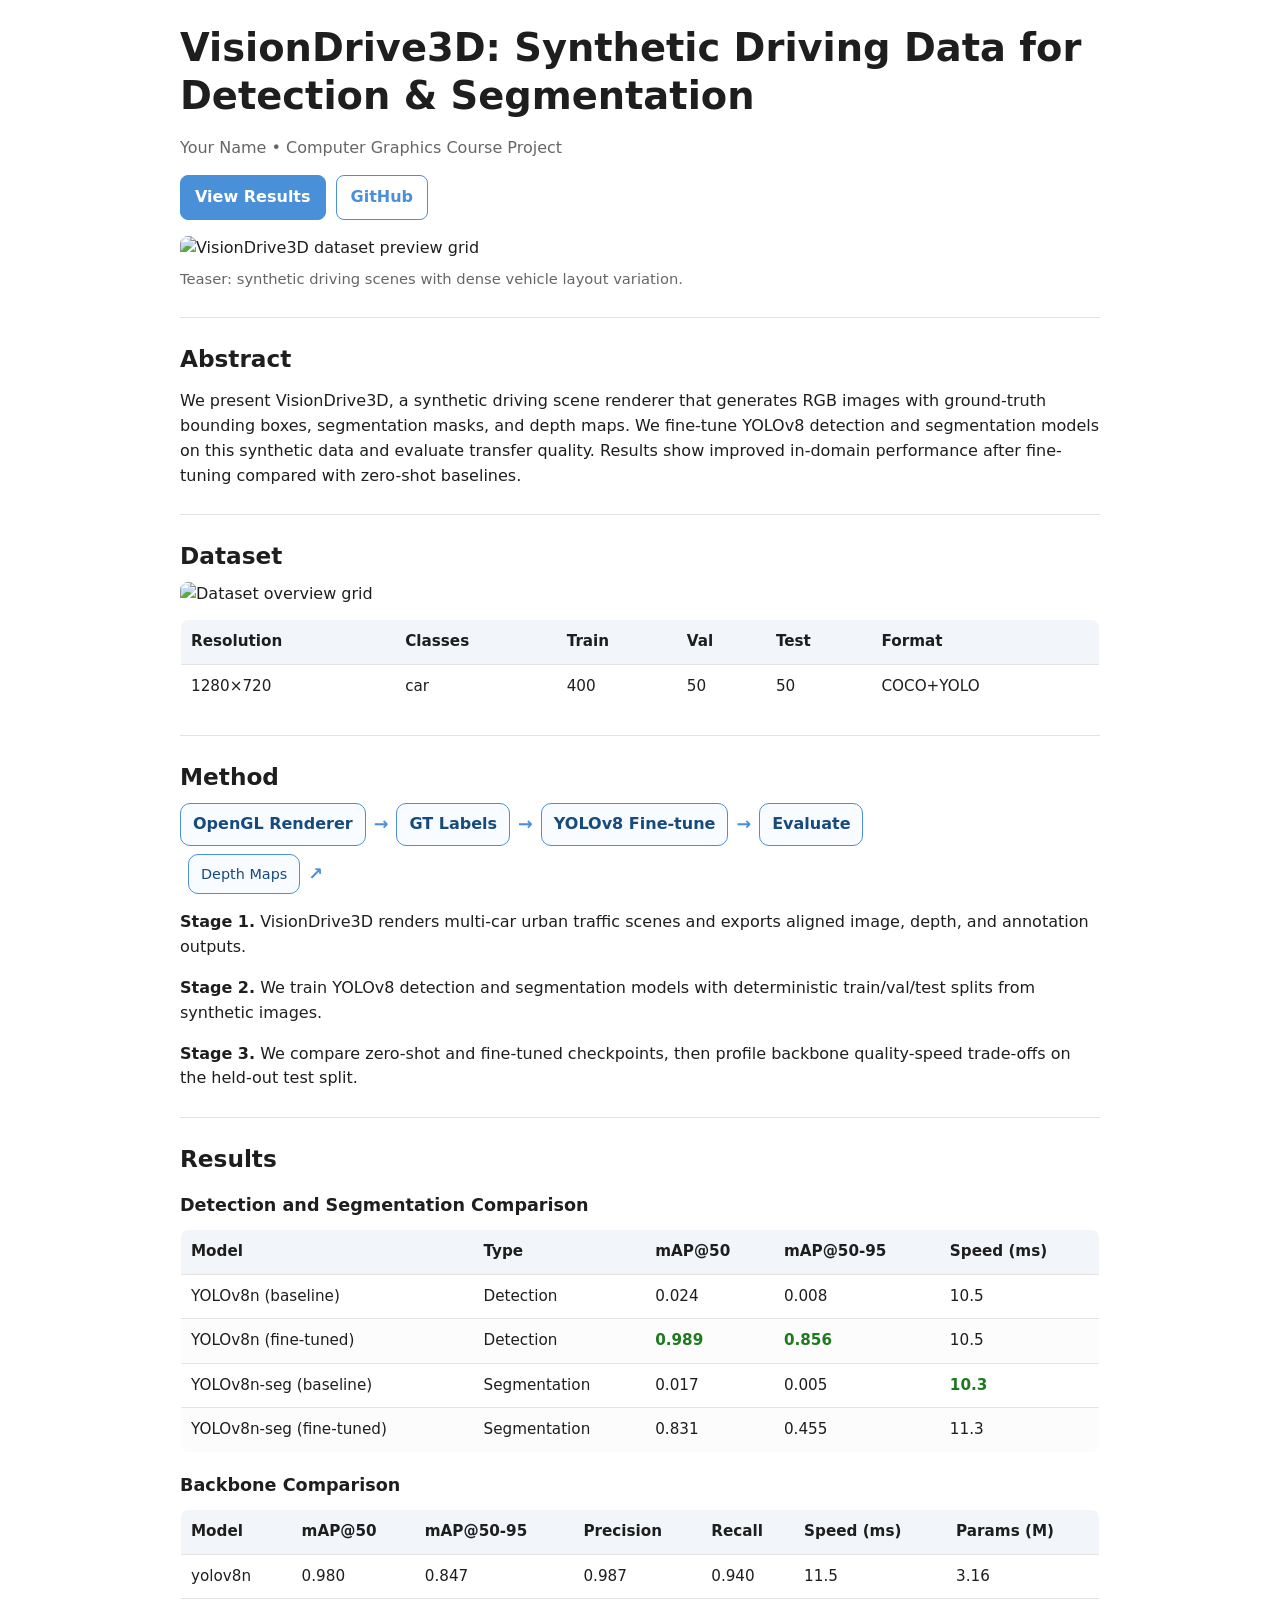
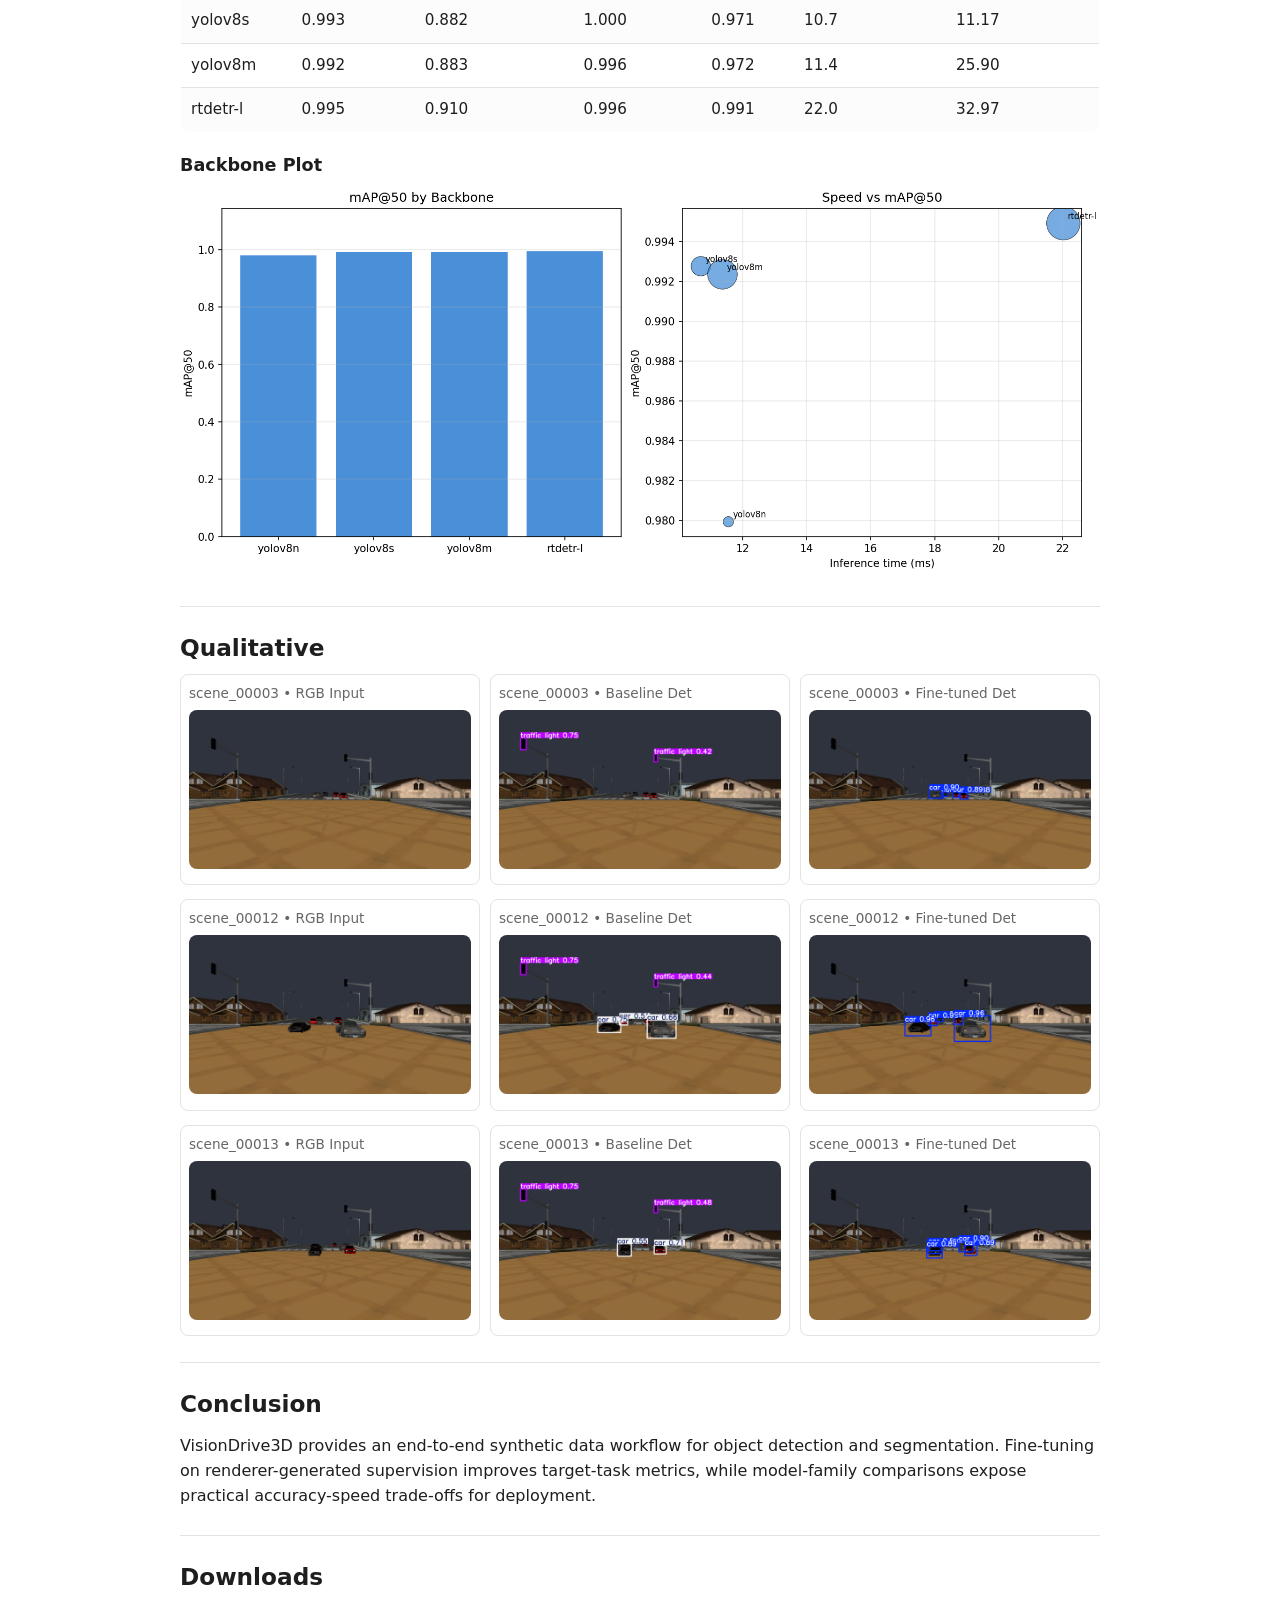
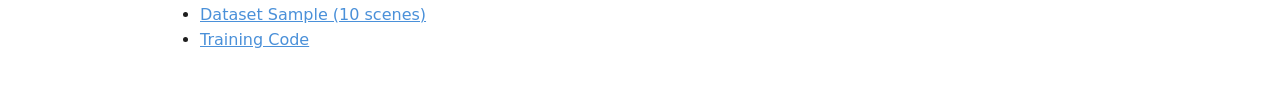
==== project_page/index.html @ 25aac96c "update full ckpt" ====
<!doctype html>
<html lang="en">
  <head>
    <meta charset="utf-8" />
    <meta name="viewport" content="width=device-width, initial-scale=1" />
    <title>VisionDrive3D: Synthetic Driving Data for Detection & Segmentation</title>
    <link rel="stylesheet" href="styles.css" />
  </head>
  <body>
    <main class="page">
      <section class="hero" id="top">
        <h1>VisionDrive3D: Synthetic Driving Data for Detection &amp; Segmentation</h1>
        <p class="authors">Your Name • Computer Graphics Course Project</p>
        <div class="hero-actions">
          <a class="btn" href="#results">View Results</a>
          <a class="btn btn-outline" href="#" aria-label="GitHub link placeholder">GitHub</a>
        </div>
        <figure class="teaser">
          <img
            src="assets/images/dataset_grid.png"
            alt="VisionDrive3D dataset preview grid"
            loading="lazy"
          />
          <figcaption>Teaser: synthetic driving scenes with dense vehicle layout variation.</figcaption>
        </figure>
      </section>

      <hr />

      <section id="abstract">
        <h2>Abstract</h2>
        <p>
          We present VisionDrive3D, a synthetic driving scene renderer that generates RGB images with
          ground-truth bounding boxes, segmentation masks, and depth maps. We fine-tune YOLOv8 detection
          and segmentation models on this synthetic data and evaluate transfer quality. Results show
          improved in-domain performance after fine-tuning compared with zero-shot baselines.
        </p>
      </section>

      <hr />

      <section id="dataset">
        <h2>Dataset</h2>
        <div class="dataset-grid">
          <img
            src="assets/images/dataset_grid.png"
            alt="Dataset overview grid"
            loading="lazy"
          />
          <table class="table" id="dataset-stats-table">
            <thead>
              <tr>
                <th>Resolution</th>
                <th>Classes</th>
                <th>Train</th>
                <th>Val</th>
                <th>Test</th>
                <th>Format</th>
              </tr>
            </thead>
            <tbody id="dataset-stats-body"></tbody>
          </table>
        </div>
      </section>

      <hr />

      <section id="method">
        <h2>Method</h2>
        <div class="pipeline" aria-label="Pipeline diagram">
          <div class="node">OpenGL Renderer</div>
          <div class="arrow">→</div>
          <div class="node">GT Labels</div>
          <div class="arrow">→</div>
          <div class="node">YOLOv8 Fine-tune</div>
          <div class="arrow">→</div>
          <div class="node">Evaluate</div>
        </div>
        <div class="pipeline-sub">
          <div class="node small">Depth Maps</div>
          <div class="arrow">↗</div>
        </div>
        <div class="method-text">
          <p>
            <strong>Stage 1.</strong> VisionDrive3D renders multi-car urban traffic scenes and exports aligned
            image, depth, and annotation outputs.
          </p>
          <p>
            <strong>Stage 2.</strong> We train YOLOv8 detection and segmentation models with deterministic
            train/val/test splits from synthetic images.
          </p>
          <p>
            <strong>Stage 3.</strong> We compare zero-shot and fine-tuned checkpoints, then profile backbone
            quality-speed trade-offs on the held-out test split.
          </p>
        </div>
      </section>

      <hr />

      <section id="results">
        <h2>Results</h2>

        <h3>Detection and Segmentation Comparison</h3>
        <table class="table" id="results-table">
          <thead>
            <tr>
              <th>Model</th>
              <th>Type</th>
              <th>mAP@50</th>
              <th>mAP@50-95</th>
              <th>Speed (ms)</th>
            </tr>
          </thead>
          <tbody id="results-body"></tbody>
        </table>

        <h3>Backbone Comparison</h3>
        <table class="table" id="backbone-table">
          <thead>
            <tr>
              <th>Model</th>
              <th>mAP@50</th>
              <th>mAP@50-95</th>
              <th>Precision</th>
              <th>Recall</th>
              <th>Speed (ms)</th>
              <th>Params (M)</th>
            </tr>
          </thead>
          <tbody id="backbone-body"></tbody>
        </table>

        <h3>Backbone Plot</h3>
        <figure>
          <img
            src="assets/plots/backbone_comparison.png"
            alt="Backbone comparison chart"
            loading="lazy"
          />
        </figure>
      </section>

      <hr />

      <section id="qualitative">
        <h2>Qualitative</h2>
        <div class="qualitative-grid" id="qualitative-grid"></div>
      </section>

      <hr />

      <section id="conclusion">
        <h2>Conclusion</h2>
        <p>
          VisionDrive3D provides an end-to-end synthetic data workflow for object detection and segmentation.
          Fine-tuning on renderer-generated supervision improves target-task metrics, while model-family
          comparisons expose practical accuracy-speed trade-offs for deployment.
        </p>
      </section>

      <hr />

      <section id="downloads">
        <h2>Downloads</h2>
        <ul class="links">
          <li><a href="#">Dataset Sample (10 scenes)</a></li>
          <li><a href="#">Training Code</a></li>
        </ul>
      </section>
    </main>

    <script src="script.js"></script>
  </body>
</html>
---- project_page/styles.css ----
:root {
  --accent: #4a90d9;
  --text: #1e1e1e;
  --muted: #666;
  --line: #e3e3e3;
  --bg: #ffffff;
  --soft: #f8fbff;
}

* {
  box-sizing: border-box;
}

body {
  margin: 0;
  background: var(--bg);
  color: var(--text);
  font-family: system-ui, -apple-system, "Segoe UI", Roboto, sans-serif;
  line-height: 1.55;
}

.page {
  max-width: 960px;
  margin: 0 auto;
  padding: 24px 20px 48px;
}

h1,
h2,
h3 {
  line-height: 1.25;
  margin: 0 0 12px;
}

h1 {
  font-size: clamp(1.8rem, 3vw, 2.4rem);
}

h2 {
  font-size: 1.45rem;
}

h3 {
  margin-top: 22px;
  font-size: 1.1rem;
}

p,
figcaption,
li {
  color: var(--text);
}

.authors {
  color: var(--muted);
  margin-bottom: 14px;
}

.hero-actions {
  display: flex;
  flex-wrap: wrap;
  gap: 10px;
  margin-bottom: 16px;
}

.btn {
  display: inline-block;
  background: var(--accent);
  color: #fff;
  text-decoration: none;
  font-weight: 600;
  padding: 9px 14px;
  border-radius: 8px;
  border: 1px solid var(--accent);
}

.btn:hover {
  opacity: 0.9;
}

.btn-outline {
  background: #fff;
  color: var(--accent);
}

hr {
  border: 0;
  border-top: 1px solid var(--line);
  margin: 26px 0;
}

img {
  max-width: 100%;
  height: auto;
  border-radius: 8px;
}

figure {
  margin: 0;
}

figcaption {
  margin-top: 8px;
  font-size: 0.92rem;
  color: var(--muted);
}

.dataset-grid {
  display: grid;
  grid-template-columns: 1fr;
  gap: 12px;
}

.pipeline,
.pipeline-sub {
  display: flex;
  align-items: center;
  flex-wrap: wrap;
  gap: 8px;
  margin: 8px 0;
}

.pipeline-sub {
  margin-left: 8px;
}

.node {
  background: var(--soft);
  border: 1px solid var(--accent);
  color: #174a7d;
  font-weight: 600;
  border-radius: 10px;
  padding: 8px 12px;
}

.node.small {
  font-size: 0.9rem;
  font-weight: 500;
}

.arrow {
  color: var(--accent);
  font-weight: 700;
  font-size: 1.1rem;
}

.table {
  width: 100%;
  border-collapse: collapse;
  font-size: 0.95rem;
  overflow: hidden;
  border: 1px solid var(--line);
  border-radius: 8px;
}

.table thead {
  background: #f2f6fb;
}

.table th,
.table td {
  text-align: left;
  padding: 10px 10px;
  border-bottom: 1px solid var(--line);
}

.table tbody tr:nth-child(even) {
  background: #fcfcfc;
}

.table tbody tr:hover {
  background: #eef6ff;
}

.best {
  color: #1f7a1f;
  font-weight: 700;
}

.qualitative-grid {
  display: grid;
  gap: 14px;
}

.qual-row {
  display: grid;
  grid-template-columns: repeat(3, minmax(0, 1fr));
  gap: 10px;
}

.qual-card {
  border: 1px solid var(--line);
  border-radius: 8px;
  padding: 8px;
  background: #fff;
}

.qual-card p {
  margin: 0 0 6px;
  font-size: 0.85rem;
  color: var(--muted);
}

.qual-card img {
  width: 100%;
  transition: transform 0.2s ease;
}

.qual-card img:hover {
  transform: scale(1.03);
}

.links {
  margin: 0;
  padding-left: 20px;
}

.links a {
  color: var(--accent);
}

.notice {
  color: var(--muted);
  font-size: 0.92rem;
}

@media (max-width: 760px) {
  .page {
    padding: 16px 14px 32px;
  }

  .qual-row {
    grid-template-columns: 1fr;
  }

  .table {
    display: block;
    overflow-x: auto;
    white-space: nowrap;
  }
}
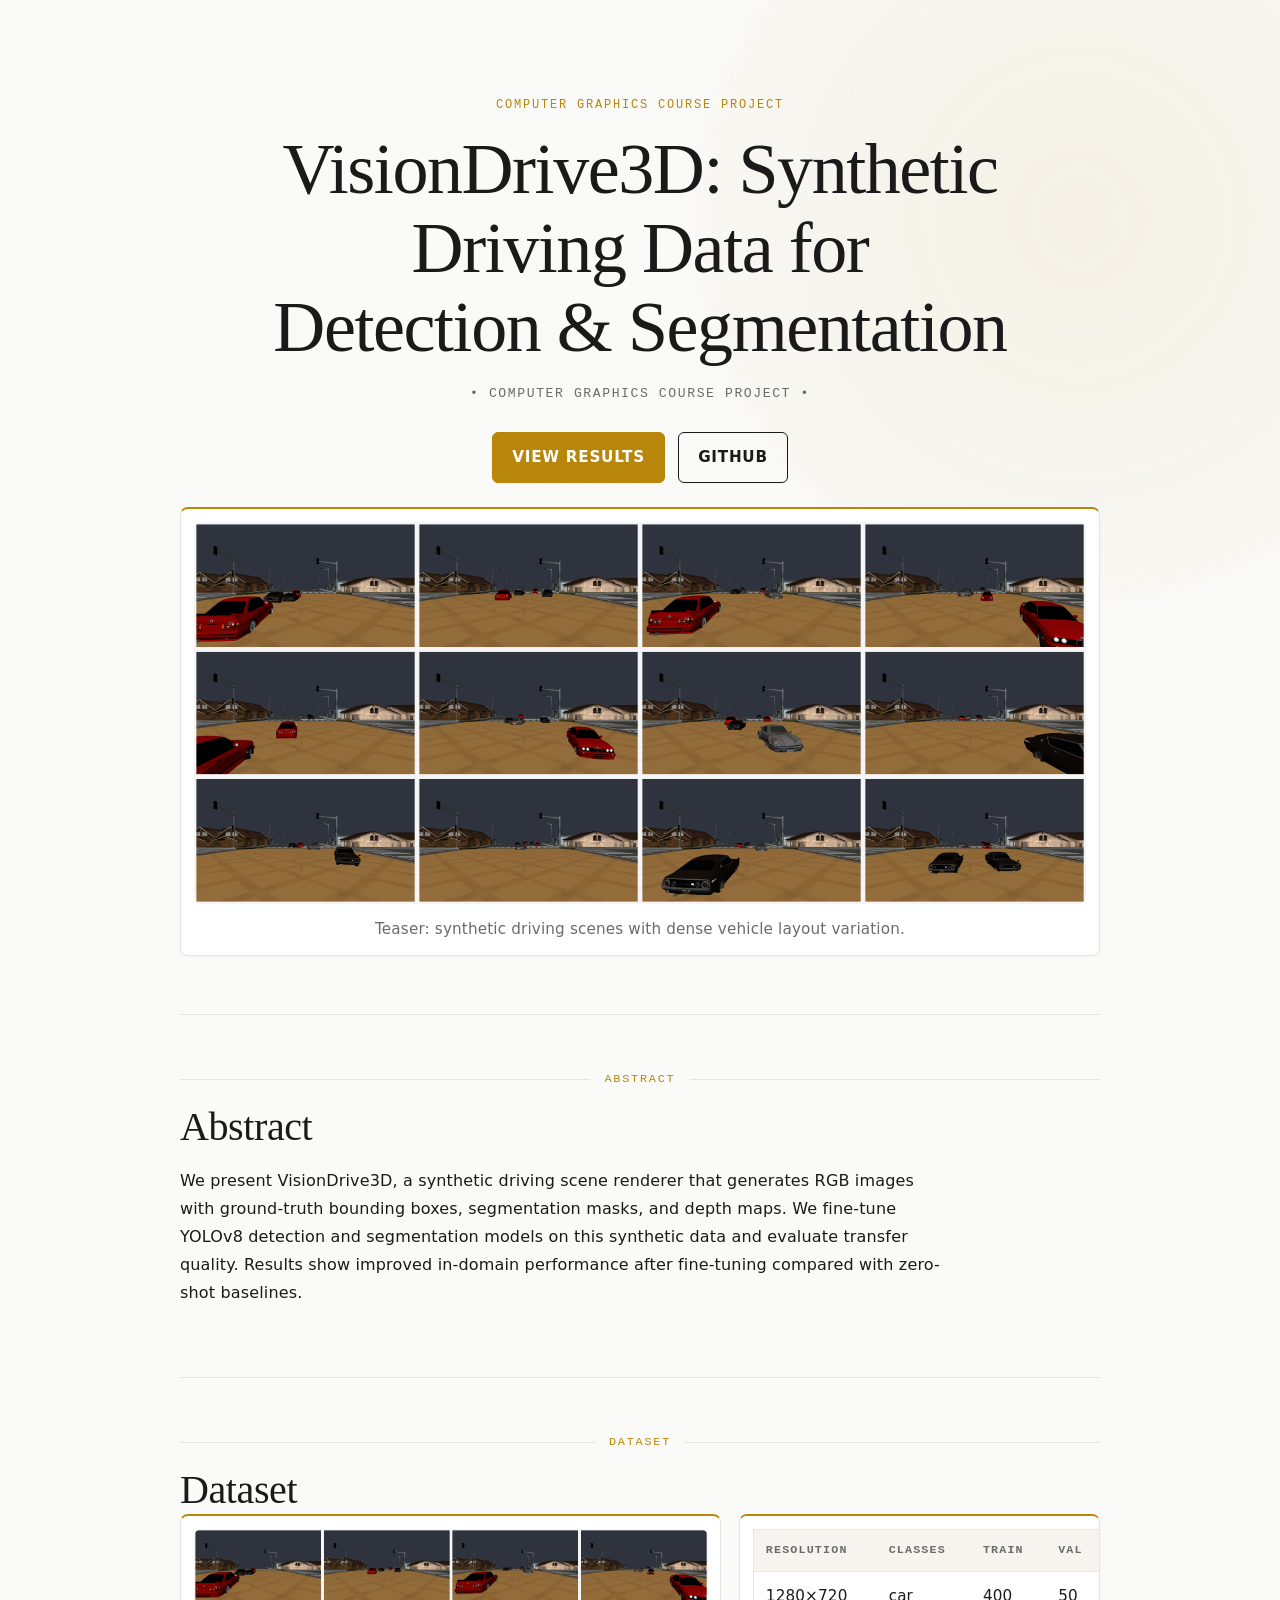
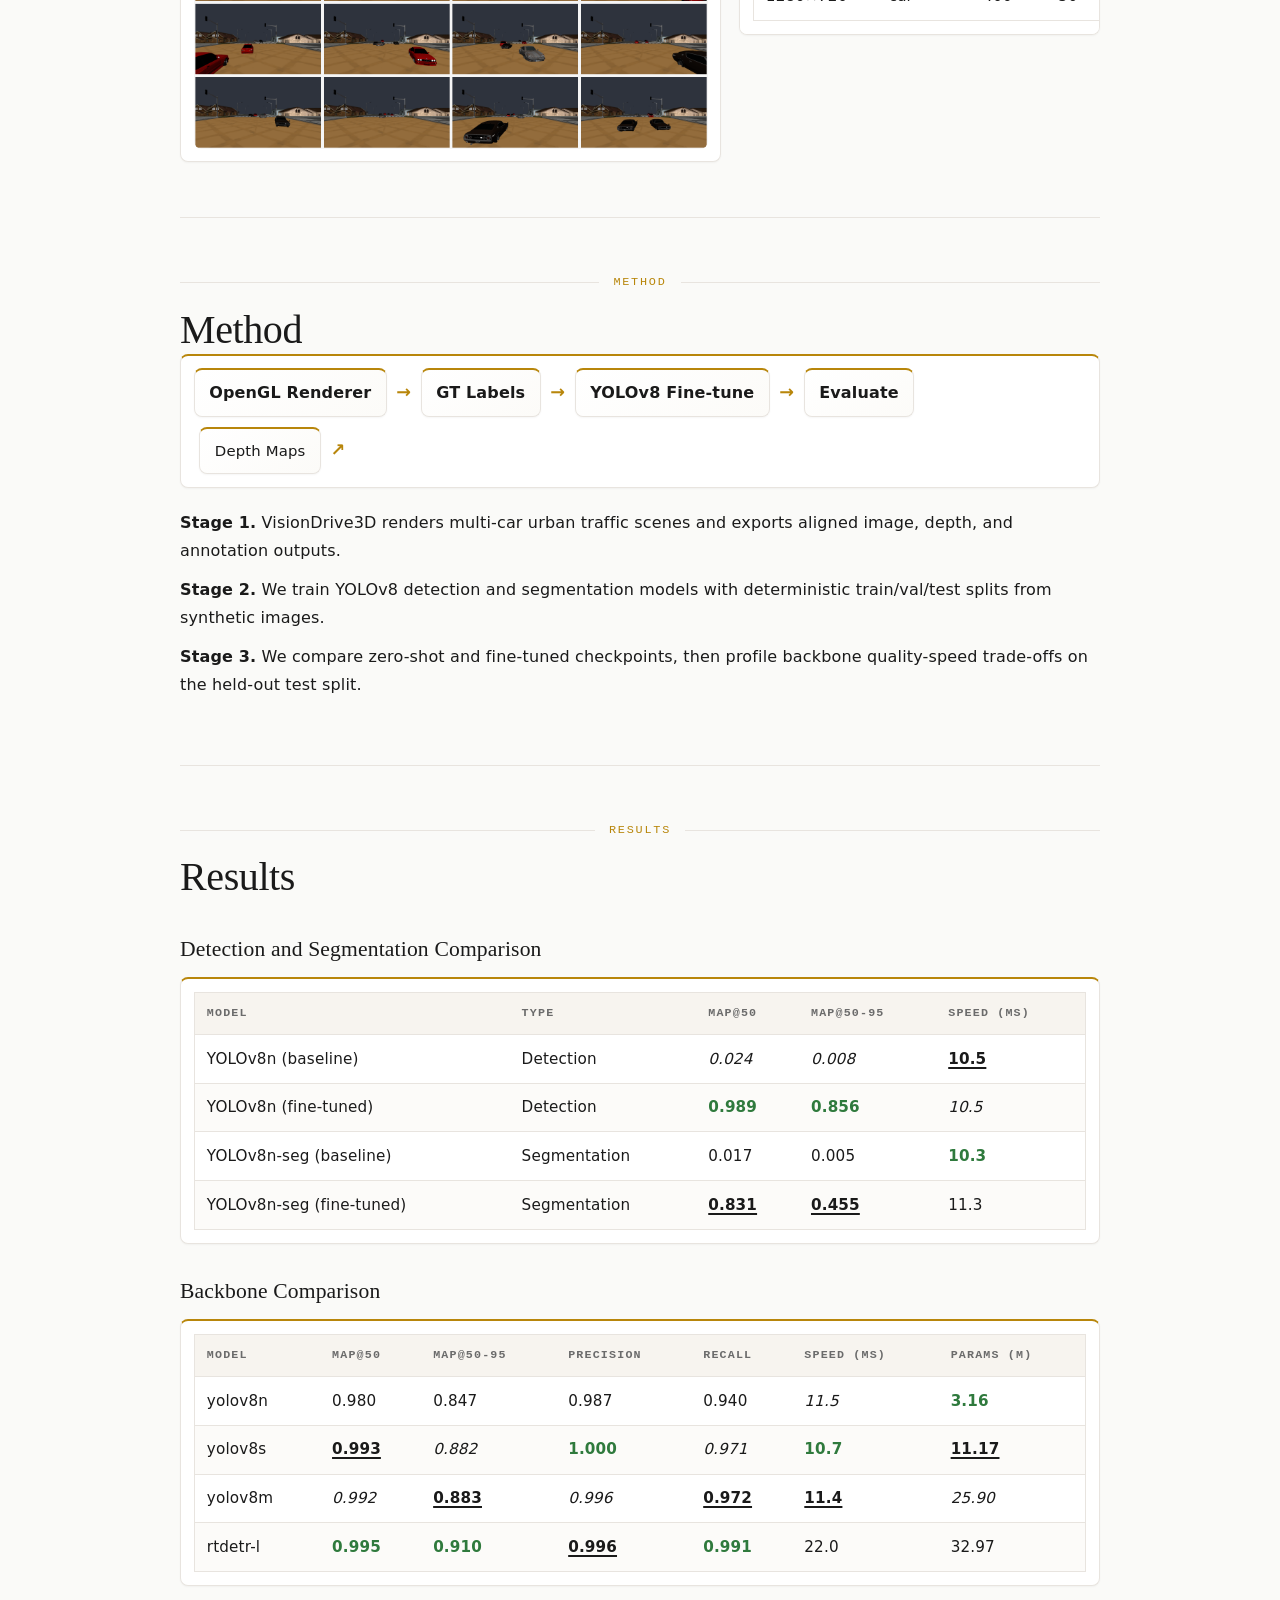
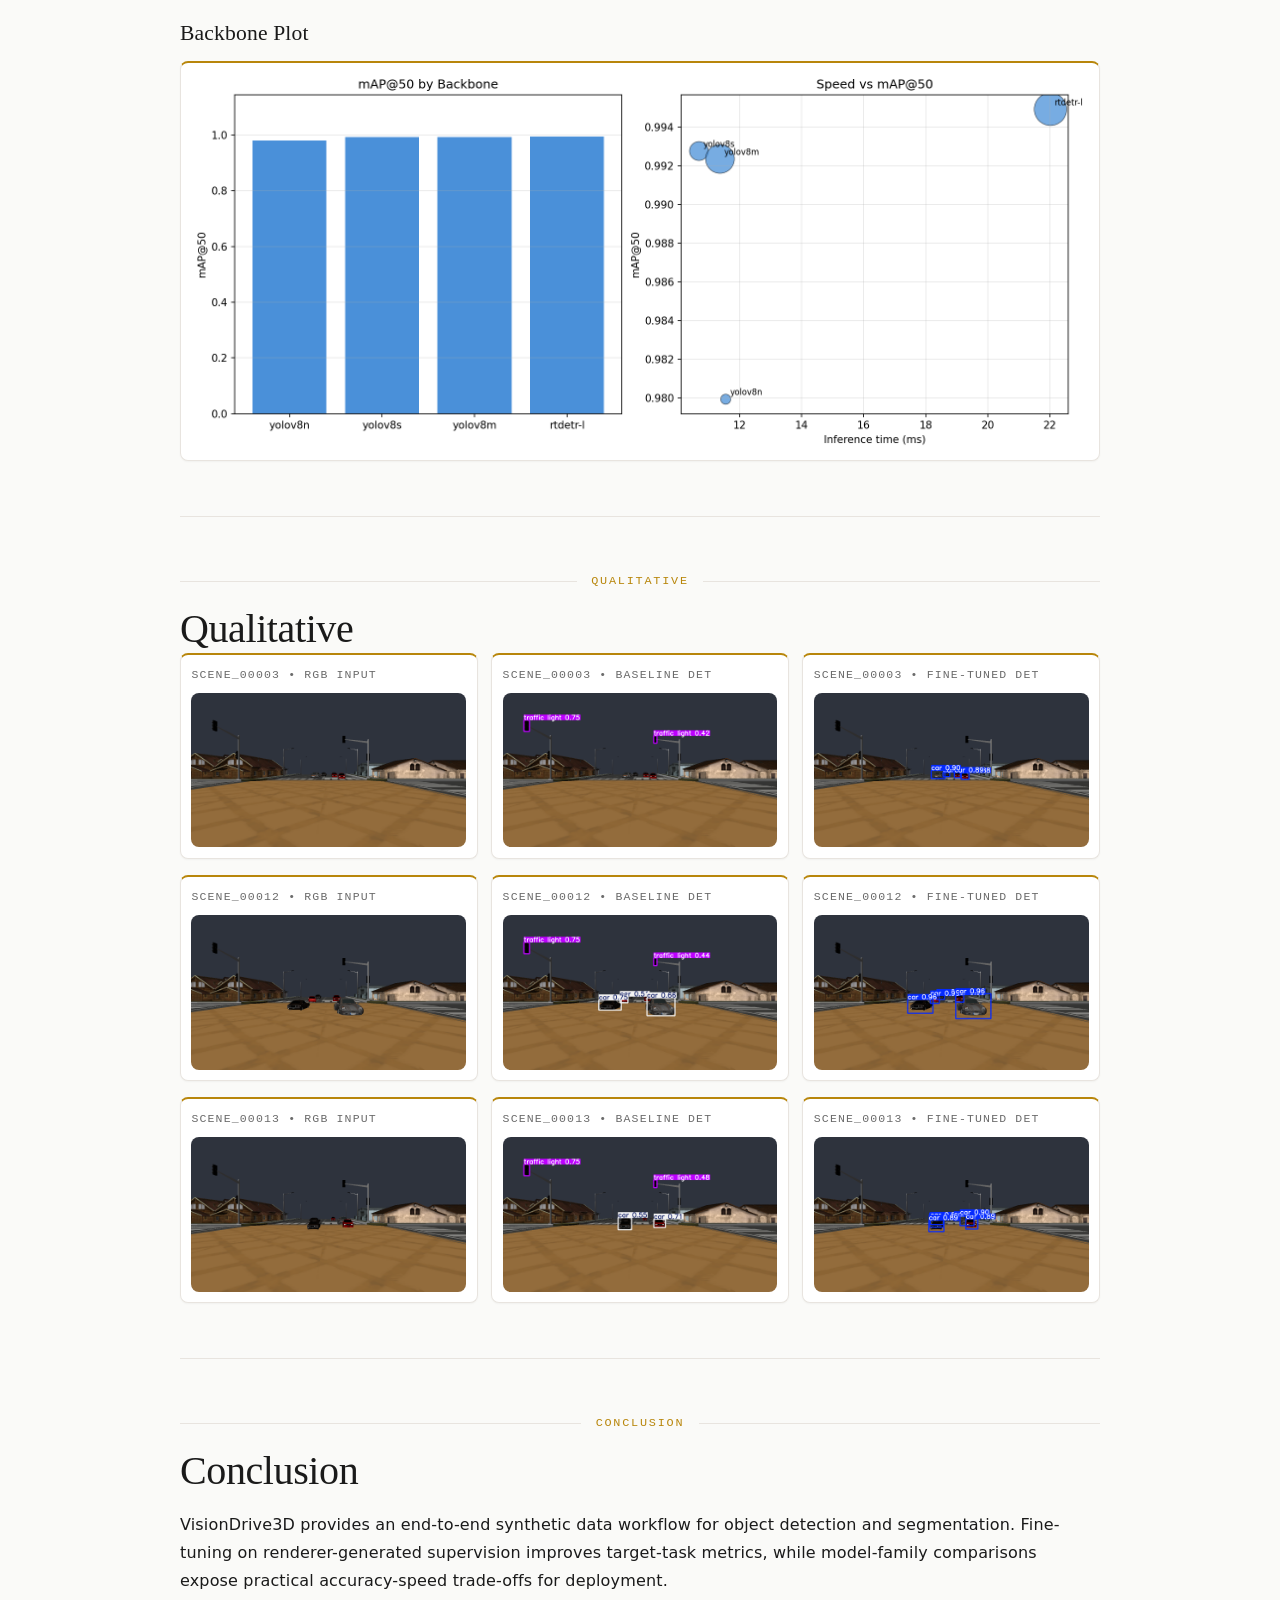
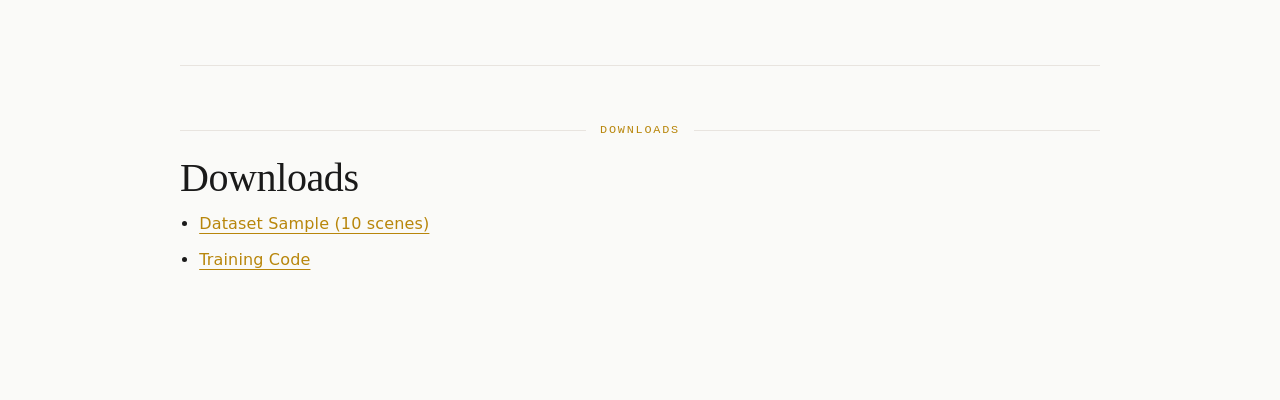
==== commit 48ce3443: "feat: enhance dataset grid generation and update project page assets" ====
--- a/project_page/index.html
+++ b/project_page/index.html
@@ -9,13 +9,14 @@
   <body>
     <main class="page">
       <section class="hero" id="top">
+        <p class="hero-kicker">Computer Graphics Course Project</p>
         <h1>VisionDrive3D: Synthetic Driving Data for Detection &amp; Segmentation</h1>
-        <p class="authors">Your Name • Computer Graphics Course Project</p>
+        <p class="authors"> • Computer Graphics Course Project • </p>
         <div class="hero-actions">
           <a class="btn" href="#results">View Results</a>
           <a class="btn btn-outline" href="#" aria-label="GitHub link placeholder">GitHub</a>
         </div>
-        <figure class="teaser">
+        <figure class="teaser panel">
           <img
             src="assets/images/dataset_grid.png"
             alt="VisionDrive3D dataset preview grid"
@@ -27,9 +28,10 @@
 
       <hr />
 
-      <section id="abstract">
+      <section id="abstract" class="content-section">
+        <div class="section-label"><span></span><p>Abstract</p><span></span></div>
         <h2>Abstract</h2>
-        <p>
+        <p class="lead">
           We present VisionDrive3D, a synthetic driving scene renderer that generates RGB images with
           ground-truth bounding boxes, segmentation masks, and depth maps. We fine-tune YOLOv8 detection
           and segmentation models on this synthetic data and evaluate transfer quality. Results show
@@ -39,46 +41,54 @@
 
       <hr />
 
-      <section id="dataset">
+      <section id="dataset" class="content-section">
+        <div class="section-label"><span></span><p>Dataset</p><span></span></div>
         <h2>Dataset</h2>
         <div class="dataset-grid">
-          <img
-            src="assets/images/dataset_grid.png"
-            alt="Dataset overview grid"
-            loading="lazy"
-          />
-          <table class="table" id="dataset-stats-table">
-            <thead>
-              <tr>
-                <th>Resolution</th>
-                <th>Classes</th>
-                <th>Train</th>
-                <th>Val</th>
-                <th>Test</th>
-                <th>Format</th>
-              </tr>
-            </thead>
-            <tbody id="dataset-stats-body"></tbody>
-          </table>
+          <figure class="panel">
+            <img
+              src="assets/images/dataset_grid.png"
+              alt="Dataset overview grid"
+              loading="lazy"
+            />
+          </figure>
+          <div class="table-wrap panel">
+            <table class="table" id="dataset-stats-table">
+              <thead>
+                <tr>
+                  <th>Resolution</th>
+                  <th>Classes</th>
+                  <th>Train</th>
+                  <th>Val</th>
+                  <th>Test</th>
+                  <th>Format</th>
+                </tr>
+              </thead>
+              <tbody id="dataset-stats-body"></tbody>
+            </table>
+          </div>
         </div>
       </section>
 
       <hr />
 
-      <section id="method">
+      <section id="method" class="content-section">
+        <div class="section-label"><span></span><p>Method</p><span></span></div>
         <h2>Method</h2>
-        <div class="pipeline" aria-label="Pipeline diagram">
-          <div class="node">OpenGL Renderer</div>
-          <div class="arrow">→</div>
-          <div class="node">GT Labels</div>
-          <div class="arrow">→</div>
-          <div class="node">YOLOv8 Fine-tune</div>
-          <div class="arrow">→</div>
-          <div class="node">Evaluate</div>
-        </div>
-        <div class="pipeline-sub">
-          <div class="node small">Depth Maps</div>
-          <div class="arrow">↗</div>
+        <div class="pipeline-wrap panel" aria-label="Pipeline diagram">
+          <div class="pipeline">
+            <div class="node">OpenGL Renderer</div>
+            <div class="arrow">→</div>
+            <div class="node">GT Labels</div>
+            <div class="arrow">→</div>
+            <div class="node">YOLOv8 Fine-tune</div>
+            <div class="arrow">→</div>
+            <div class="node">Evaluate</div>
+          </div>
+          <div class="pipeline-sub">
+            <div class="node small">Depth Maps</div>
+            <div class="arrow">↗</div>
+          </div>
         </div>
         <div class="method-text">
           <p>
@@ -98,41 +108,46 @@
 
       <hr />
 
-      <section id="results">
+      <section id="results" class="content-section">
+        <div class="section-label"><span></span><p>Results</p><span></span></div>
         <h2>Results</h2>
 
         <h3>Detection and Segmentation Comparison</h3>
-        <table class="table" id="results-table">
-          <thead>
-            <tr>
-              <th>Model</th>
-              <th>Type</th>
-              <th>mAP@50</th>
-              <th>mAP@50-95</th>
-              <th>Speed (ms)</th>
-            </tr>
-          </thead>
-          <tbody id="results-body"></tbody>
-        </table>
+        <div class="table-wrap panel">
+          <table class="table" id="results-table">
+            <thead>
+              <tr>
+                <th>Model</th>
+                <th>Type</th>
+                <th>mAP@50</th>
+                <th>mAP@50-95</th>
+                <th>Speed (ms)</th>
+              </tr>
+            </thead>
+            <tbody id="results-body"></tbody>
+          </table>
+        </div>
 
         <h3>Backbone Comparison</h3>
-        <table class="table" id="backbone-table">
-          <thead>
-            <tr>
-              <th>Model</th>
-              <th>mAP@50</th>
-              <th>mAP@50-95</th>
-              <th>Precision</th>
-              <th>Recall</th>
-              <th>Speed (ms)</th>
-              <th>Params (M)</th>
-            </tr>
-          </thead>
-          <tbody id="backbone-body"></tbody>
-        </table>
+        <div class="table-wrap panel">
+          <table class="table" id="backbone-table">
+            <thead>
+              <tr>
+                <th>Model</th>
+                <th>mAP@50</th>
+                <th>mAP@50-95</th>
+                <th>Precision</th>
+                <th>Recall</th>
+                <th>Speed (ms)</th>
+                <th>Params (M)</th>
+              </tr>
+            </thead>
+            <tbody id="backbone-body"></tbody>
+          </table>
+        </div>
 
         <h3>Backbone Plot</h3>
-        <figure>
+        <figure class="panel">
           <img
             src="assets/plots/backbone_comparison.png"
             alt="Backbone comparison chart"
@@ -143,14 +158,16 @@
 
       <hr />
 
-      <section id="qualitative">
+      <section id="qualitative" class="content-section">
+        <div class="section-label"><span></span><p>Qualitative</p><span></span></div>
         <h2>Qualitative</h2>
         <div class="qualitative-grid" id="qualitative-grid"></div>
       </section>
 
       <hr />
 
-      <section id="conclusion">
+      <section id="conclusion" class="content-section">
+        <div class="section-label"><span></span><p>Conclusion</p><span></span></div>
         <h2>Conclusion</h2>
         <p>
           VisionDrive3D provides an end-to-end synthetic data workflow for object detection and segmentation.
@@ -161,7 +178,8 @@
 
       <hr />
 
-      <section id="downloads">
+      <section id="downloads" class="content-section">
+        <div class="section-label"><span></span><p>Downloads</p><span></span></div>
         <h2>Downloads</h2>
         <ul class="links">
           <li><a href="#">Dataset Sample (10 scenes)</a></li>
--- a/project_page/styles.css
+++ b/project_page/styles.css
@@ -1,95 +1,122 @@
 :root {
-  --accent: #4a90d9;
-  --text: #1e1e1e;
-  --muted: #666;
-  --line: #e3e3e3;
-  --bg: #ffffff;
-  --soft: #f8fbff;
+  --background: #fafaf8;
+  --foreground: #1a1a1a;
+  --muted: #f5f3f0;
+  --muted-foreground: #6b6b6b;
+  --accent: #b8860b;
+  --accent-secondary: #d4a84b;
+  --accent-foreground: #ffffff;
+  --border: #e8e4df;
+  --card: #ffffff;
+  --ring: #b8860b;
+  --rule: 1px solid #e8e4df;
+  --shadow-sm: 0 1px 2px rgba(26, 26, 26, 0.04);
+  --shadow-md: 0 4px 12px rgba(26, 26, 26, 0.06);
+  --shadow-lg: 0 8px 24px rgba(26, 26, 26, 0.08);
 }
 
 * {
   box-sizing: border-box;
 }
 
+html {
+  scroll-behavior: smooth;
+}
+
 body {
   margin: 0;
-  background: var(--bg);
-  color: var(--text);
-  font-family: system-ui, -apple-system, "Segoe UI", Roboto, sans-serif;
-  line-height: 1.55;
+  background: var(--background);
+  color: var(--foreground);
+  font-family: "Source Sans 3", "Avenir Next", "Segoe UI", system-ui, sans-serif;
+  font-size: 16px;
+  letter-spacing: 0.01em;
+  line-height: 1.75;
+  position: relative;
+}
+
+body::before {
+  content: "";
+  position: fixed;
+  inset: 0;
+  pointer-events: none;
+  background-image: radial-gradient(rgba(26, 26, 26, 0.035) 0.45px, transparent 0.45px);
+  background-size: 3px 3px;
+  opacity: 0.2;
+  z-index: -2;
+}
+
+body::after {
+  content: "";
+  position: fixed;
+  width: min(70vw, 760px);
+  height: min(70vw, 760px);
+  top: -18%;
+  right: -14%;
+  border-radius: 50%;
+  background: radial-gradient(circle, rgba(184, 134, 11, 0.08), rgba(184, 134, 11, 0));
+  filter: blur(8px);
+  pointer-events: none;
+  z-index: -1;
 }
 
 .page {
   max-width: 960px;
   margin: 0 auto;
-  padding: 24px 20px 48px;
+  padding: 28px 20px 64px;
 }
 
 h1,
 h2,
 h3 {
-  line-height: 1.25;
-  margin: 0 0 12px;
+  color: var(--foreground);
+  font-family: "Playfair Display", "Bodoni MT", "Book Antiqua", Georgia, serif;
+  font-weight: 500;
+  margin: 0;
 }
 
 h1 {
-  font-size: clamp(1.8rem, 3vw, 2.4rem);
+  font-size: clamp(2.3rem, 7vw, 4.5rem);
+  letter-spacing: -0.02em;
+  line-height: 1.1;
+  text-wrap: balance;
 }
 
 h2 {
-  font-size: 1.45rem;
+  font-size: clamp(1.9rem, 4.5vw, 2.5rem);
+  letter-spacing: -0.01em;
+  line-height: 1.2;
 }
 
 h3 {
-  margin-top: 22px;
-  font-size: 1.1rem;
+  margin: 2.1rem 0 0.85rem;
+  font-size: 1.35rem;
+  line-height: 1.3;
 }
 
 p,
+li,
 figcaption,
-li {
-  color: var(--text);
-}
-
-.authors {
-  color: var(--muted);
-  margin-bottom: 14px;
-}
-
-.hero-actions {
-  display: flex;
-  flex-wrap: wrap;
-  gap: 10px;
-  margin-bottom: 16px;
-}
-
-.btn {
-  display: inline-block;
-  background: var(--accent);
-  color: #fff;
-  text-decoration: none;
-  font-weight: 600;
-  padding: 9px 14px;
-  border-radius: 8px;
-  border: 1px solid var(--accent);
-}
-
-.btn:hover {
-  opacity: 0.9;
-}
-
-.btn-outline {
-  background: #fff;
+.table {
+  color: var(--foreground);
+}
+
+a {
   color: var(--accent);
+  text-underline-offset: 4px;
+}
+
+a:hover {
+  color: var(--accent-secondary);
 }
 
 hr {
   border: 0;
-  border-top: 1px solid var(--line);
-  margin: 26px 0;
+  border-top: var(--rule);
+  margin: 0;
 }
 
 img {
+  display: block;
   max-width: 100%;
   height: auto;
   border-radius: 8px;
@@ -100,142 +127,358 @@
 }
 
 figcaption {
-  margin-top: 8px;
-  font-size: 0.92rem;
-  color: var(--muted);
+  margin-top: 0.75rem;
+  color: var(--muted-foreground);
+  font-size: 0.95rem;
+}
+
+.hero {
+  padding: 4.2rem 0 3.6rem;
+  text-align: center;
+}
+
+.hero-kicker {
+  margin: 0 0 0.85rem;
+  color: var(--accent);
+  font-family: "IBM Plex Mono", "SFMono-Regular", Menlo, Consolas, monospace;
+  font-size: 0.75rem;
+  font-weight: 500;
+  letter-spacing: 0.15em;
+  text-transform: uppercase;
+}
+
+.authors {
+  margin: 1rem auto 1.6rem;
+  color: var(--muted-foreground);
+  font-family: "IBM Plex Mono", "SFMono-Regular", Menlo, Consolas, monospace;
+  font-size: 0.82rem;
+  letter-spacing: 0.12em;
+  text-transform: uppercase;
+}
+
+.hero-actions {
+  display: flex;
+  justify-content: center;
+  flex-wrap: wrap;
+  gap: 0.8rem;
+  margin-bottom: 1.5rem;
+}
+
+.btn {
+  min-height: 44px;
+  display: inline-flex;
+  align-items: center;
+  justify-content: center;
+  gap: 0.35rem;
+  padding: 0.7rem 1.2rem;
+  border-radius: 6px;
+  border: 1px solid var(--accent);
+  background: var(--accent);
+  color: var(--accent-foreground);
+  text-decoration: none;
+  font-family: "Source Sans 3", "Avenir Next", "Segoe UI", system-ui, sans-serif;
+  font-size: 0.95rem;
+  font-weight: 600;
+  letter-spacing: 0.05em;
+  text-transform: uppercase;
+  touch-action: manipulation;
+  box-shadow: var(--shadow-sm);
+  transition: background-color 200ms ease-out, border-color 200ms ease-out, color 200ms ease-out,
+    box-shadow 200ms ease-out, transform 200ms ease-out;
+}
+
+.btn:hover {
+  background: var(--accent-secondary);
+  border-color: var(--accent-secondary);
+  box-shadow: var(--shadow-md);
+  transform: translateY(-1px);
+}
+
+.btn:active {
+  transform: translateY(0);
+}
+
+.btn:focus-visible {
+  outline: none;
+  box-shadow: 0 0 0 2px var(--ring), 0 0 0 5px rgba(184, 134, 11, 0.18);
+}
+
+.btn-outline {
+  background: transparent;
+  color: var(--foreground);
+  border-color: var(--foreground);
+}
+
+.btn-outline:hover {
+  background: var(--muted);
+  color: var(--accent);
+  border-color: var(--accent);
+}
+
+.content-section {
+  padding: 3.4rem 0;
+}
+
+.section-label {
+  display: flex;
+  align-items: center;
+  gap: 0.9rem;
+  margin-bottom: 0.8rem;
+}
+
+.section-label span {
+  height: 1px;
+  background: var(--border);
+  flex: 1;
+}
+
+.section-label p {
+  margin: 0;
+  color: var(--accent);
+  font-family: "IBM Plex Mono", "SFMono-Regular", Menlo, Consolas, monospace;
+  font-size: 0.74rem;
+  font-weight: 500;
+  letter-spacing: 0.15em;
+  text-transform: uppercase;
+  white-space: nowrap;
+}
+
+.lead {
+  max-width: 75ch;
+  color: var(--foreground);
+}
+
+.panel {
+  background: var(--card);
+  border: var(--rule);
+  border-top: 2px solid var(--accent);
+  border-radius: 8px;
+  padding: 0.8rem;
+  box-shadow: var(--shadow-sm);
 }
 
 .dataset-grid {
   display: grid;
-  grid-template-columns: 1fr;
-  gap: 12px;
+  gap: 1.1rem;
+  grid-template-columns: 1.2fr 0.8fr;
+  align-items: start;
+}
+
+.pipeline-wrap {
+  margin-bottom: 1.3rem;
 }
 
 .pipeline,
 .pipeline-sub {
   display: flex;
+  flex-wrap: wrap;
   align-items: center;
-  flex-wrap: wrap;
-  gap: 8px;
-  margin: 8px 0;
+  gap: 0.6rem;
 }
 
 .pipeline-sub {
-  margin-left: 8px;
+  margin-top: 0.65rem;
+  margin-left: 0.35rem;
 }
 
 .node {
-  background: var(--soft);
-  border: 1px solid var(--accent);
-  color: #174a7d;
+  background: linear-gradient(145deg, #ffffff, #fcfbf8);
+  border: var(--rule);
+  border-top: 2px solid var(--accent);
+  color: var(--foreground);
+  border-radius: 8px;
+  padding: 0.55rem 0.9rem;
+  box-shadow: var(--shadow-sm);
+  font-family: "Source Sans 3", "Avenir Next", "Segoe UI", system-ui, sans-serif;
   font-weight: 600;
-  border-radius: 10px;
-  padding: 8px 12px;
+  letter-spacing: 0.01em;
 }
 
 .node.small {
-  font-size: 0.9rem;
+  font-size: 0.93rem;
   font-weight: 500;
 }
 
 .arrow {
   color: var(--accent);
+  font-size: 1.1rem;
   font-weight: 700;
-  font-size: 1.1rem;
+}
+
+.method-text p {
+  margin: 0.7rem 0;
+}
+
+.table-wrap {
+  overflow-x: auto;
+  border-radius: 8px;
 }
 
 .table {
   width: 100%;
   border-collapse: collapse;
   font-size: 0.95rem;
-  overflow: hidden;
-  border: 1px solid var(--line);
-  border-radius: 8px;
+  border: var(--rule);
+  min-width: 560px;
+  background: var(--card);
 }
 
 .table thead {
-  background: #f2f6fb;
+  background: #f7f4ef;
 }
 
 .table th,
 .table td {
   text-align: left;
-  padding: 10px 10px;
-  border-bottom: 1px solid var(--line);
+  padding: 0.66rem 0.75rem;
+  border-bottom: var(--rule);
+}
+
+.table th {
+  font-family: "IBM Plex Mono", "SFMono-Regular", Menlo, Consolas, monospace;
+  font-size: 0.73rem;
+  letter-spacing: 0.1em;
+  font-weight: 600;
+  text-transform: uppercase;
+  color: var(--muted-foreground);
 }
 
 .table tbody tr:nth-child(even) {
-  background: #fcfcfc;
+  background: #fcfbf9;
 }
 
 .table tbody tr:hover {
-  background: #eef6ff;
+  background: #f4efe4;
 }
 
 .best {
-  color: #1f7a1f;
+  color: #2f7a3d;
   font-weight: 700;
+}
+
+.second-best {
+  text-decoration: underline;
+  text-decoration-thickness: 2px;
+  text-underline-offset: 3px;
+  font-weight: 600;
+}
+
+.third-best {
+  font-style: italic;
+  font-weight: 500;
 }
 
 .qualitative-grid {
   display: grid;
-  gap: 14px;
+  gap: 1rem;
 }
 
 .qual-row {
   display: grid;
+  gap: 0.85rem;
   grid-template-columns: repeat(3, minmax(0, 1fr));
-  gap: 10px;
 }
 
 .qual-card {
-  border: 1px solid var(--line);
+  border: var(--rule);
+  border-top: 2px solid var(--accent);
   border-radius: 8px;
-  padding: 8px;
-  background: #fff;
+  background: var(--card);
+  box-shadow: var(--shadow-sm);
+  padding: 0.65rem;
 }
 
 .qual-card p {
-  margin: 0 0 6px;
-  font-size: 0.85rem;
-  color: var(--muted);
+  margin: 0 0 0.48rem;
+  color: var(--muted-foreground);
+  font-family: "IBM Plex Mono", "SFMono-Regular", Menlo, Consolas, monospace;
+  font-size: 0.72rem;
+  letter-spacing: 0.1em;
+  text-transform: uppercase;
 }
 
 .qual-card img {
   width: 100%;
-  transition: transform 0.2s ease;
-}
-
-.qual-card img:hover {
-  transform: scale(1.03);
+  transition: transform 200ms ease-out, box-shadow 200ms ease-out;
+}
+
+.qual-card:hover img {
+  transform: scale(1.02);
+  box-shadow: var(--shadow-md);
 }
 
 .links {
   margin: 0;
-  padding-left: 20px;
-}
-
-.links a {
-  color: var(--accent);
+  padding-left: 1.2rem;
+}
+
+.links li {
+  margin: 0.5rem 0;
 }
 
 .notice {
-  color: var(--muted);
+  color: var(--muted-foreground);
   font-size: 0.92rem;
+}
+
+@media (max-width: 880px) {
+  .dataset-grid {
+    grid-template-columns: 1fr;
+  }
+
+  .table {
+    min-width: 0;
+  }
 }
 
 @media (max-width: 760px) {
   .page {
-    padding: 16px 14px 32px;
+    padding: 20px 14px 38px;
+  }
+
+  .hero {
+    padding-top: 3rem;
+    padding-bottom: 2.6rem;
+  }
+
+  .hero-actions {
+    flex-direction: column;
+    align-items: stretch;
+  }
+
+  .btn {
+    width: 100%;
+  }
+
+  .content-section {
+    padding: 2.4rem 0;
+  }
+
+  .section-label {
+    gap: 0.5rem;
   }
 
   .qual-row {
     grid-template-columns: 1fr;
   }
 
+  .table-wrap {
+    padding-bottom: 0.2rem;
+  }
+
   .table {
-    display: block;
-    overflow-x: auto;
     white-space: nowrap;
-  }
-}
+    min-width: 620px;
+  }
+}
+
+@media (prefers-reduced-motion: reduce) {
+  *,
+  *::before,
+  *::after {
+    animation-duration: 1ms !important;
+    animation-iteration-count: 1 !important;
+    transition-duration: 1ms !important;
+    scroll-behavior: auto !important;
+  }
+}
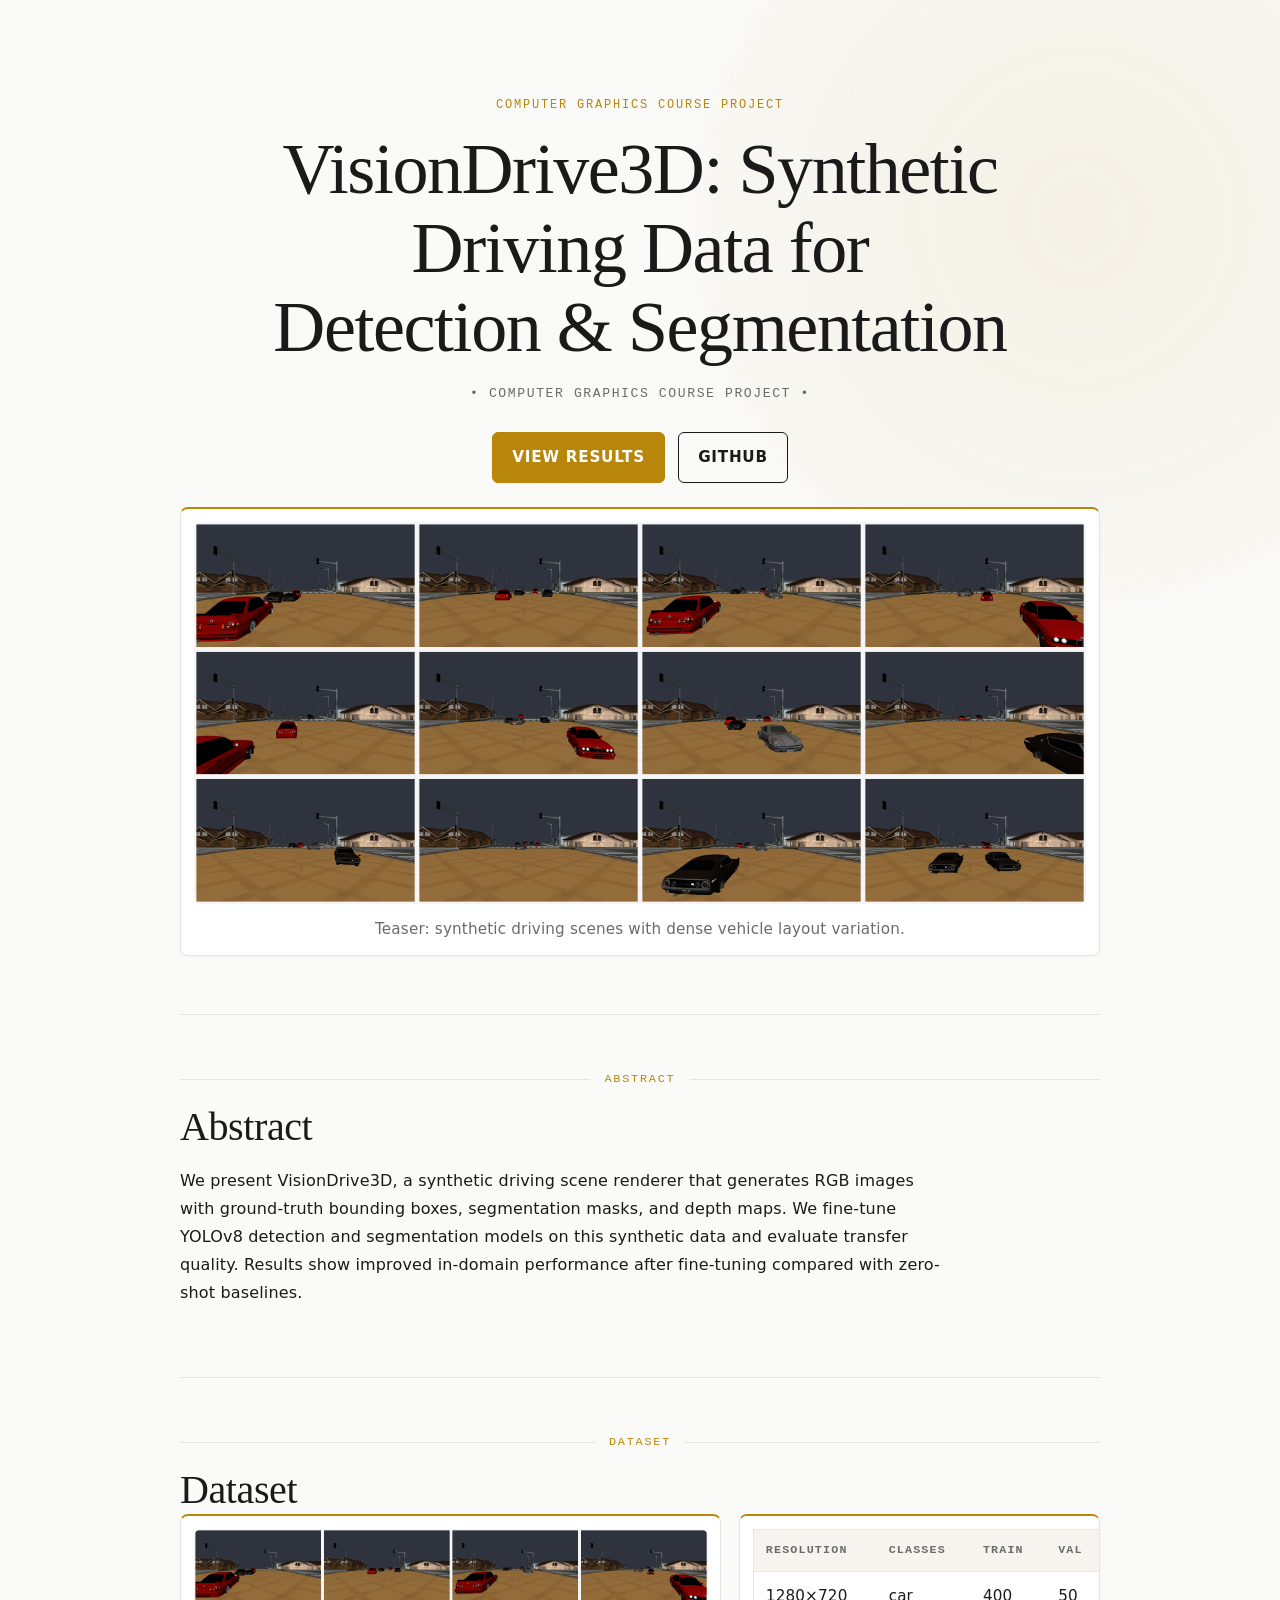
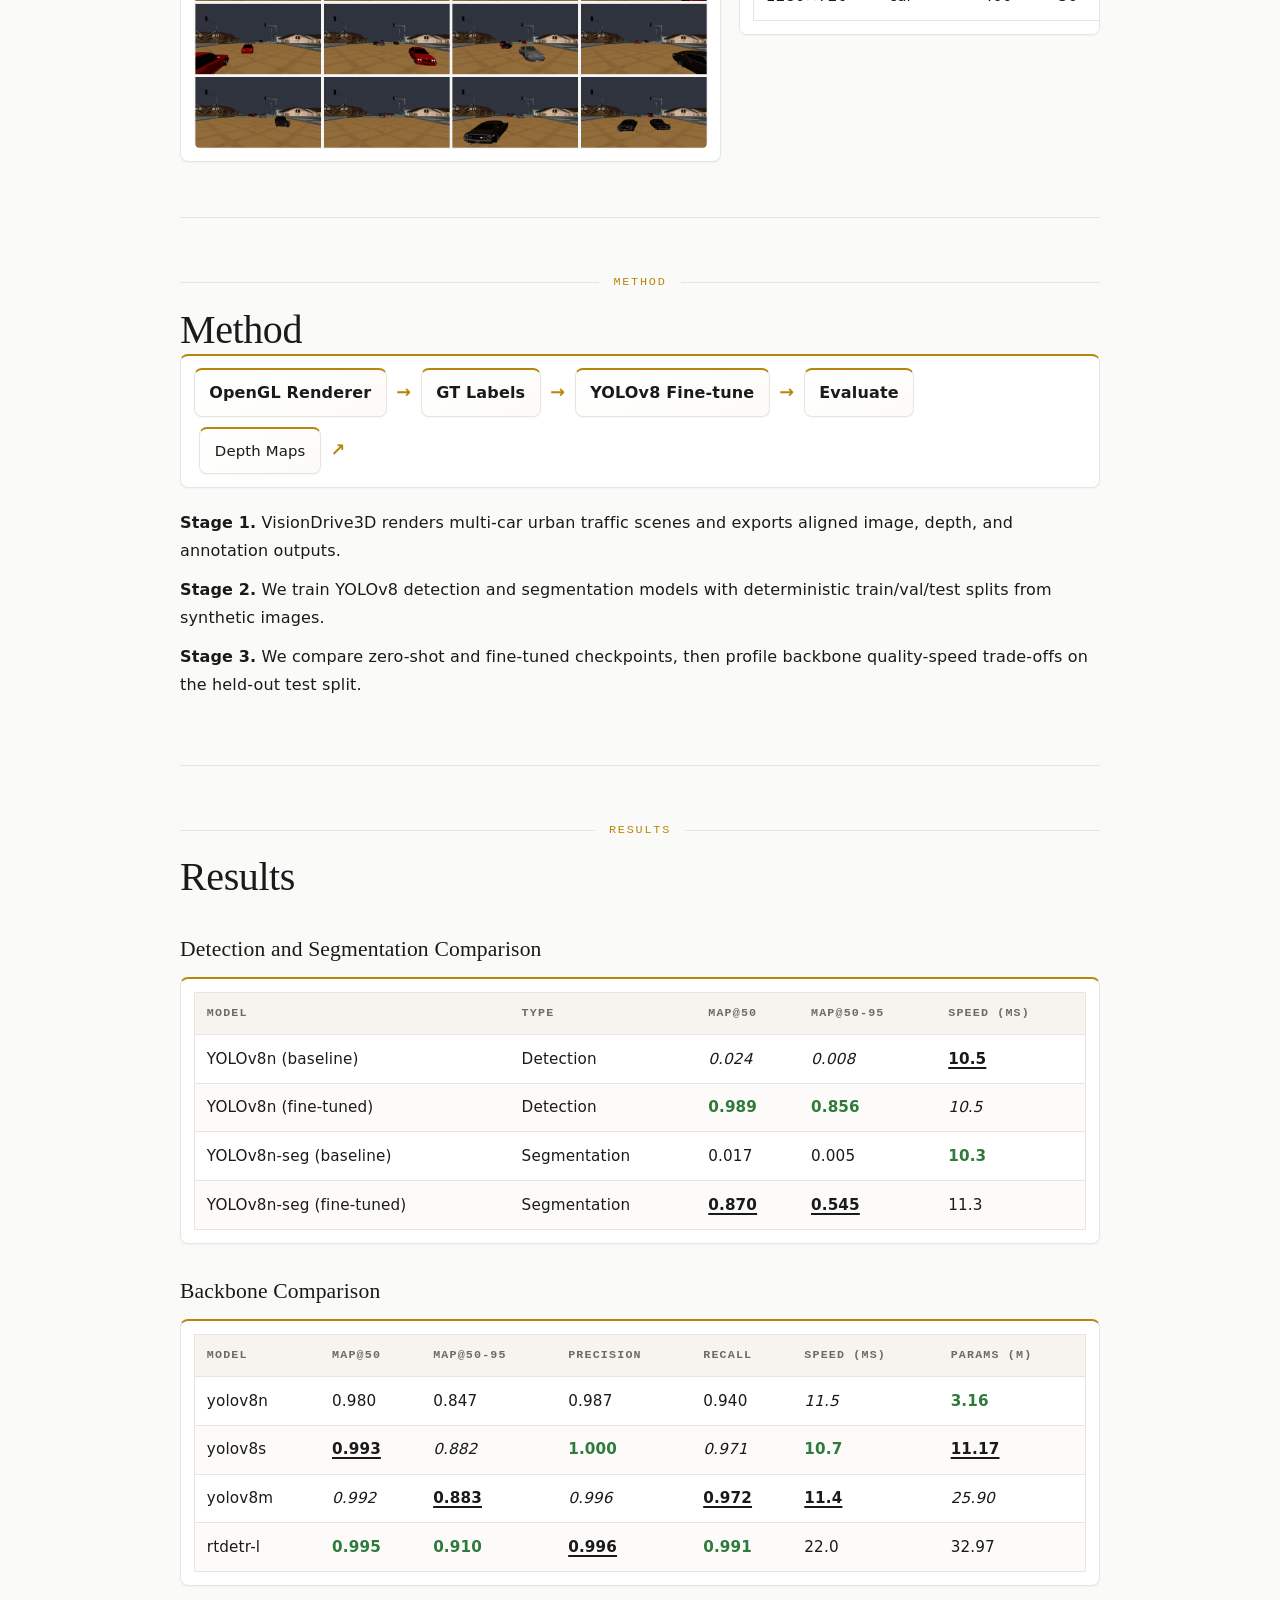
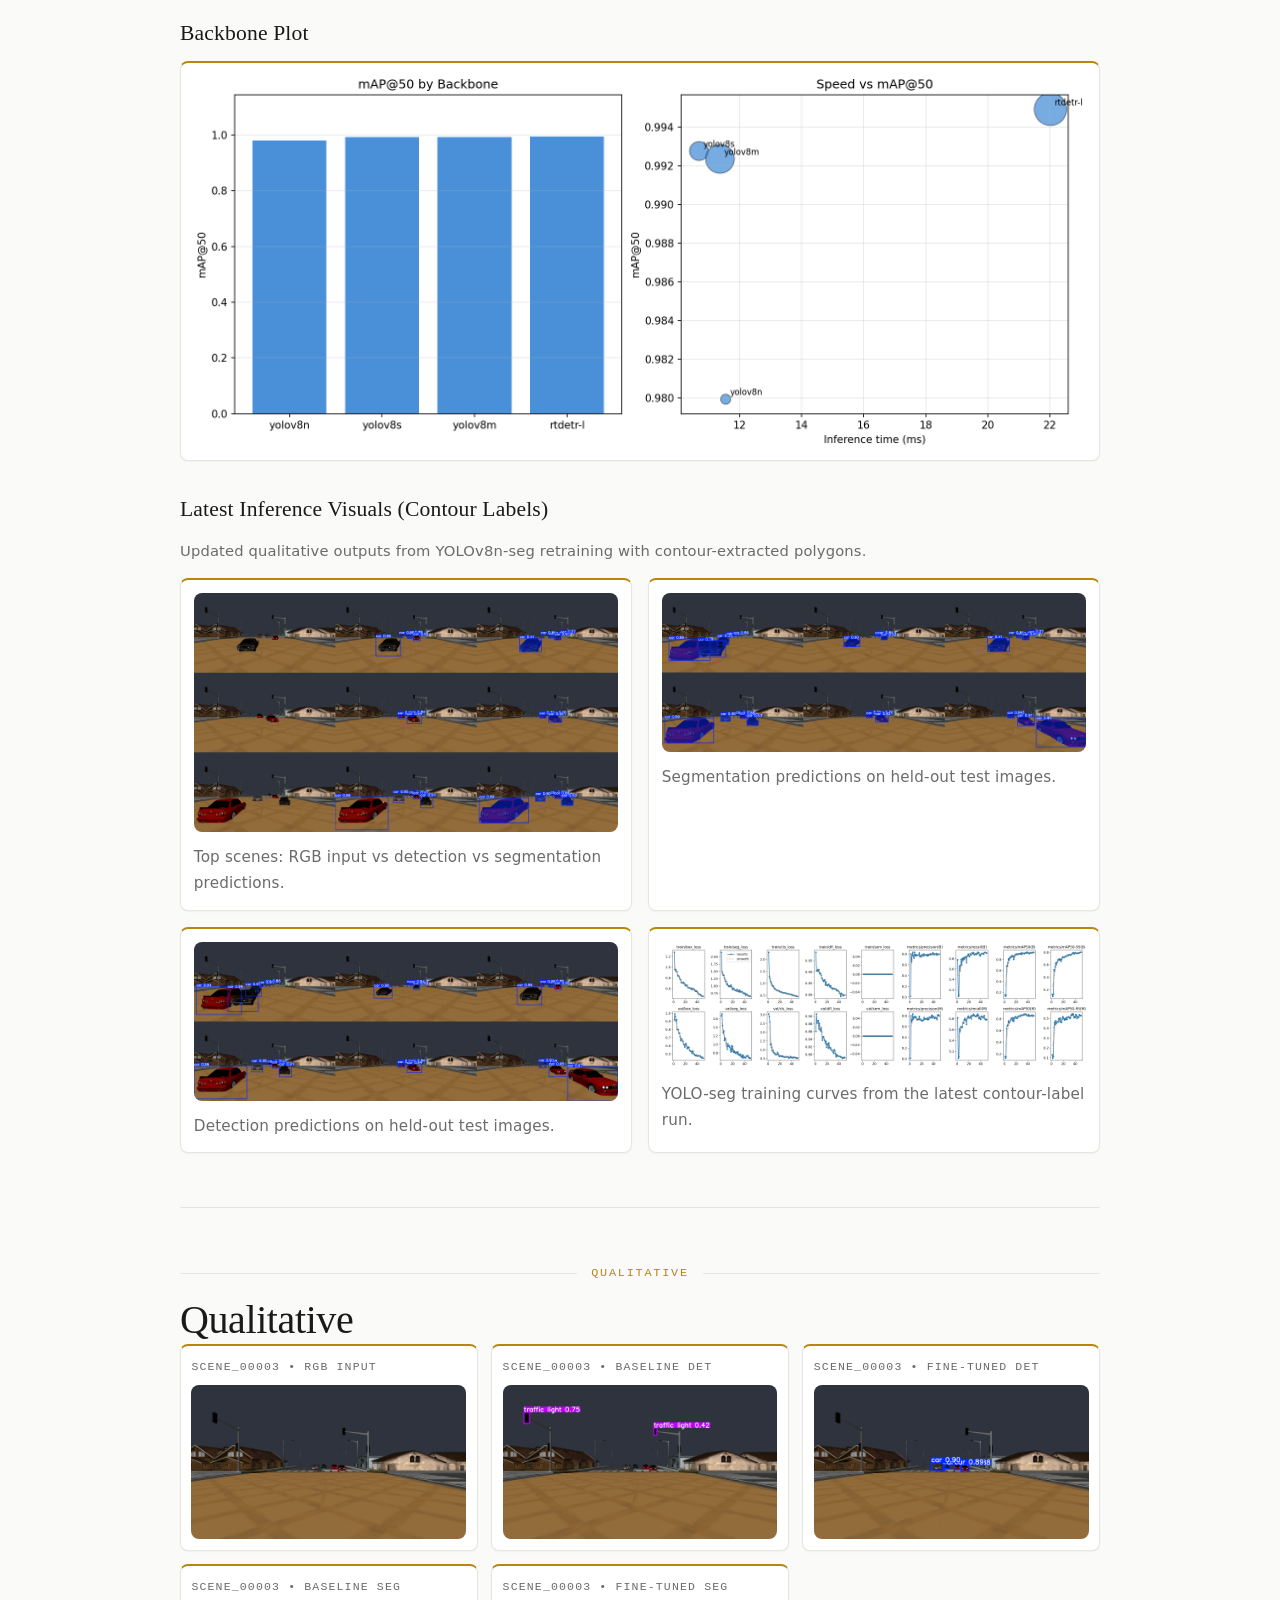
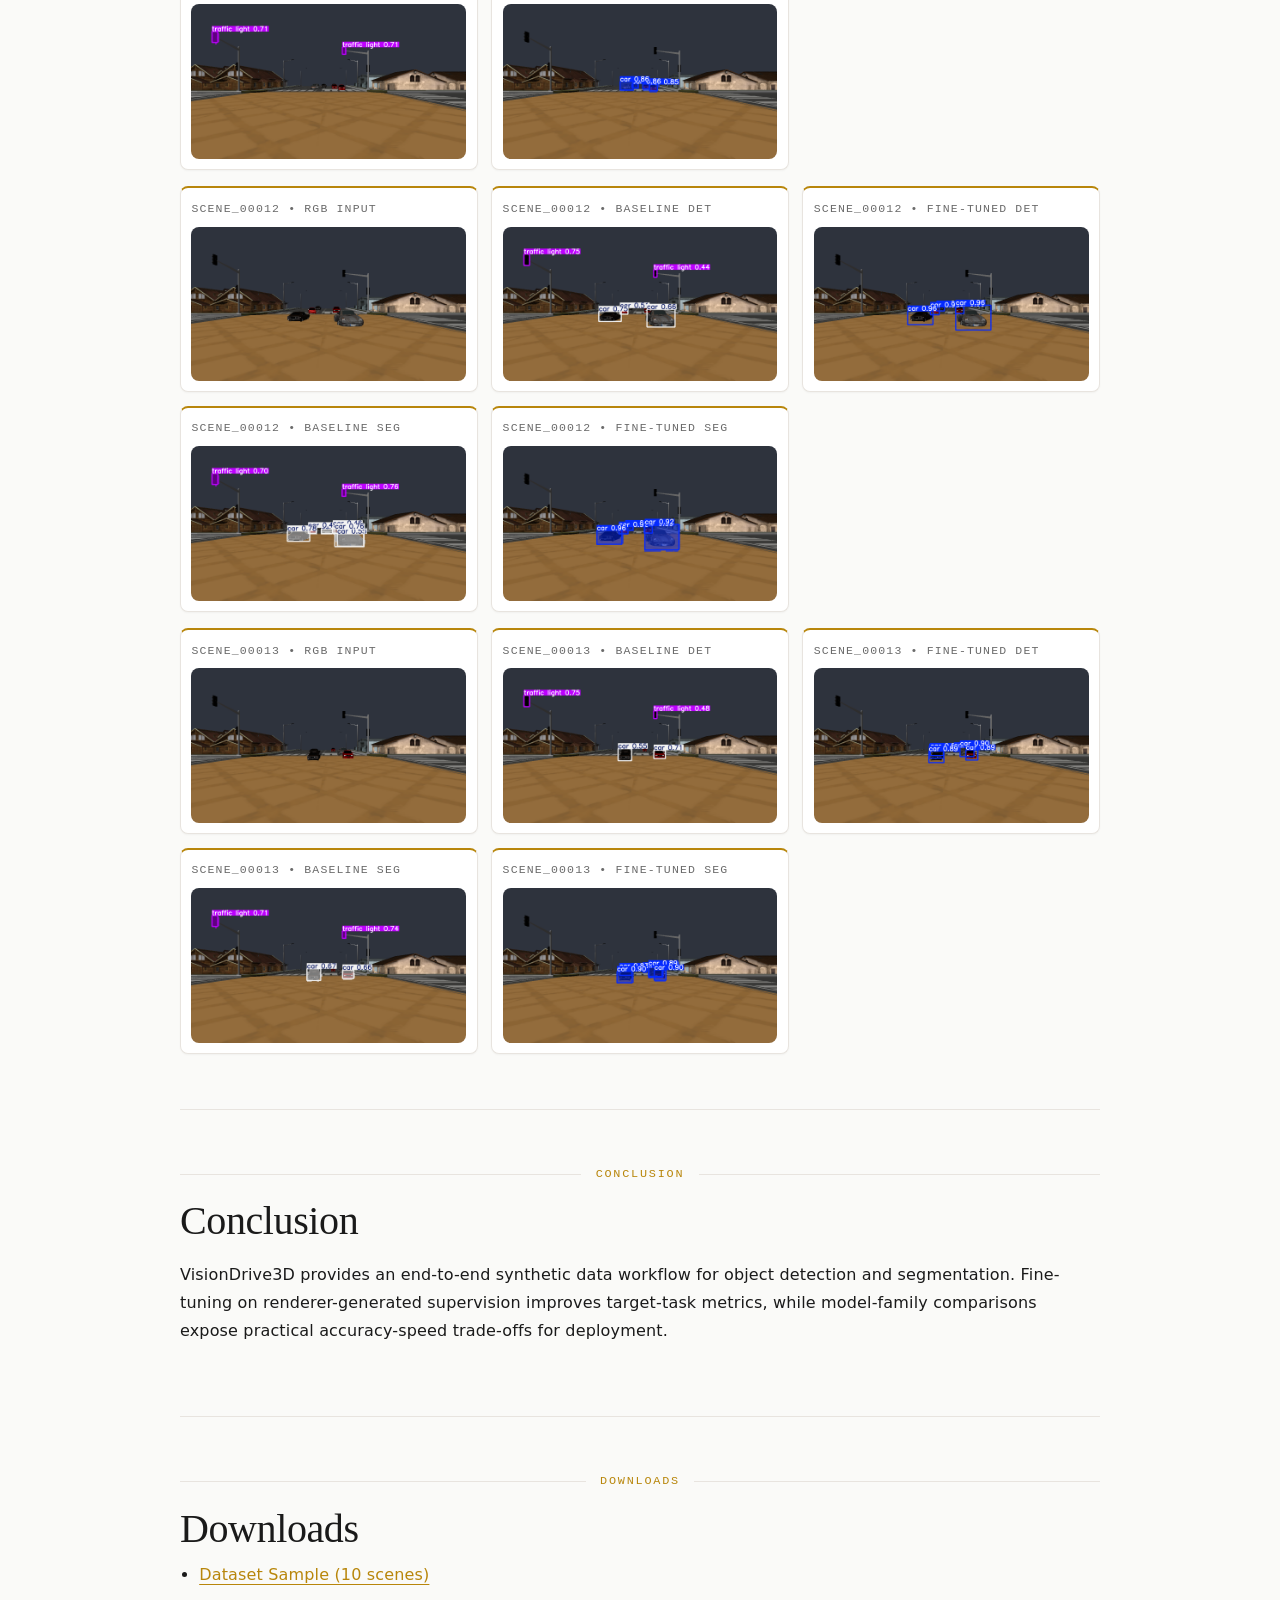
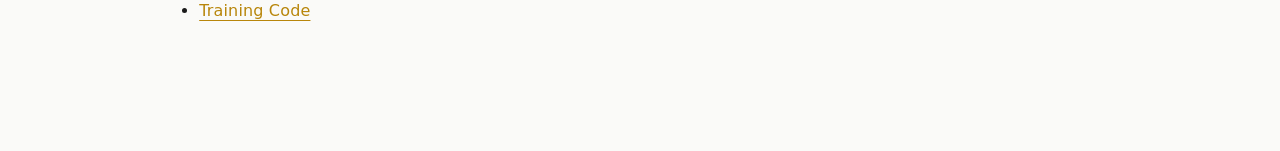
==== commit c6f62fd0: "feat: add training script for transfer-learned U-Net model for car mask segmentation - Implemented a" ====
--- a/project_page/index.html
+++ b/project_page/index.html
@@ -154,6 +154,45 @@
             loading="lazy"
           />
         </figure>
+
+        <h3>Latest Inference Visuals (Contour Labels)</h3>
+        <p class="notice">
+          Updated qualitative outputs from YOLOv8n-seg retraining with contour-extracted polygons.
+        </p>
+        <div class="latest-grid">
+          <figure class="panel">
+            <img
+              src="assets/images/latest/comparison_grid.png"
+              alt="Input, detection and segmentation side-by-side comparison"
+              loading="lazy"
+            />
+            <figcaption>Top scenes: RGB input vs detection vs segmentation predictions.</figcaption>
+          </figure>
+          <figure class="panel">
+            <img
+              src="assets/images/latest/segmentation_inference_demo.png"
+              alt="Segmentation inference grid"
+              loading="lazy"
+            />
+            <figcaption>Segmentation predictions on held-out test images.</figcaption>
+          </figure>
+          <figure class="panel">
+            <img
+              src="assets/images/latest/detection_inference_demo.png"
+              alt="Detection inference grid"
+              loading="lazy"
+            />
+            <figcaption>Detection predictions on held-out test images.</figcaption>
+          </figure>
+          <figure class="panel">
+            <img
+              src="assets/images/latest/yoloseg_training_curves.png"
+              alt="YOLO segmentation training curves"
+              loading="lazy"
+            />
+            <figcaption>YOLO-seg training curves from the latest contour-label run.</figcaption>
+          </figure>
+        </div>
       </section>
 
       <hr />
--- a/project_page/styles.css
+++ b/project_page/styles.css
@@ -407,6 +407,13 @@
   box-shadow: var(--shadow-md);
 }
 
+.latest-grid {
+  display: grid;
+  gap: 1rem;
+  grid-template-columns: repeat(2, minmax(0, 1fr));
+  margin-top: 0.9rem;
+}
+
 .links {
   margin: 0;
   padding-left: 1.2rem;
@@ -459,6 +466,10 @@
   }
 
   .qual-row {
+    grid-template-columns: 1fr;
+  }
+
+  .latest-grid {
     grid-template-columns: 1fr;
   }
 
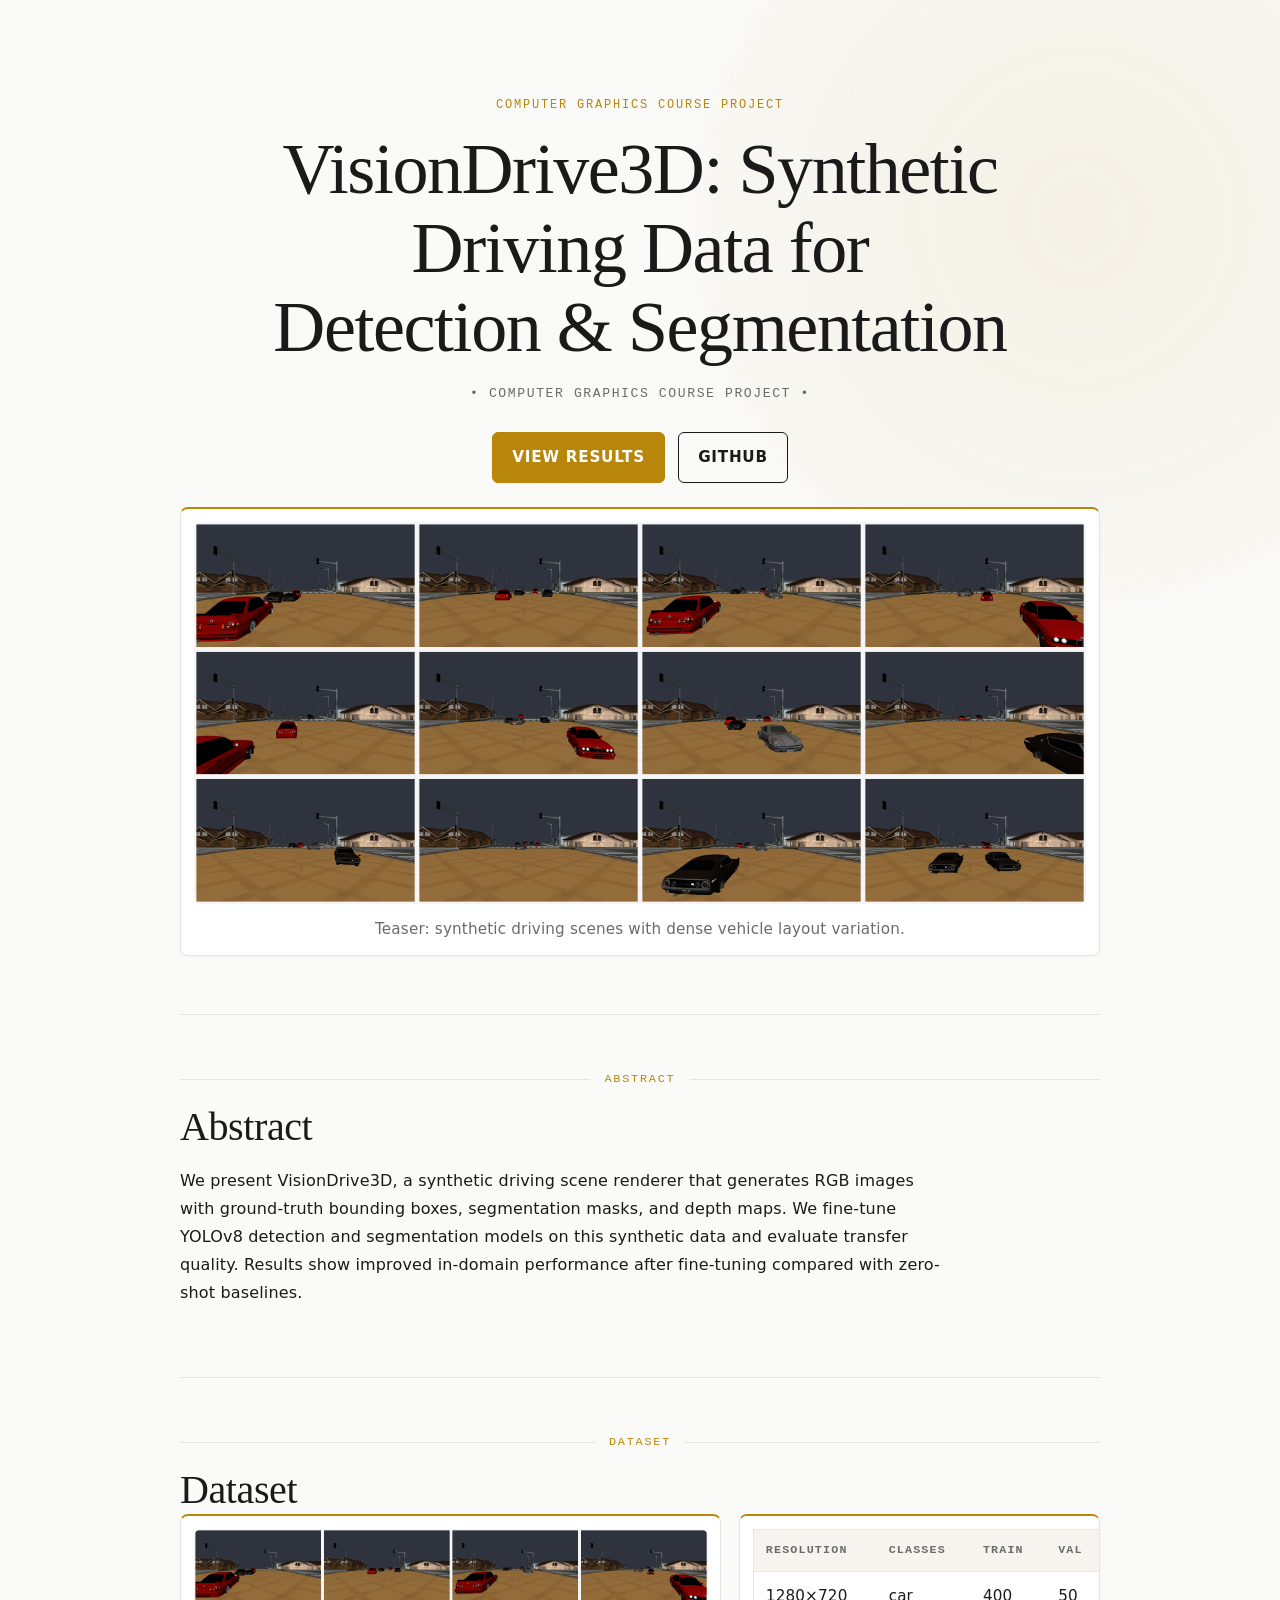
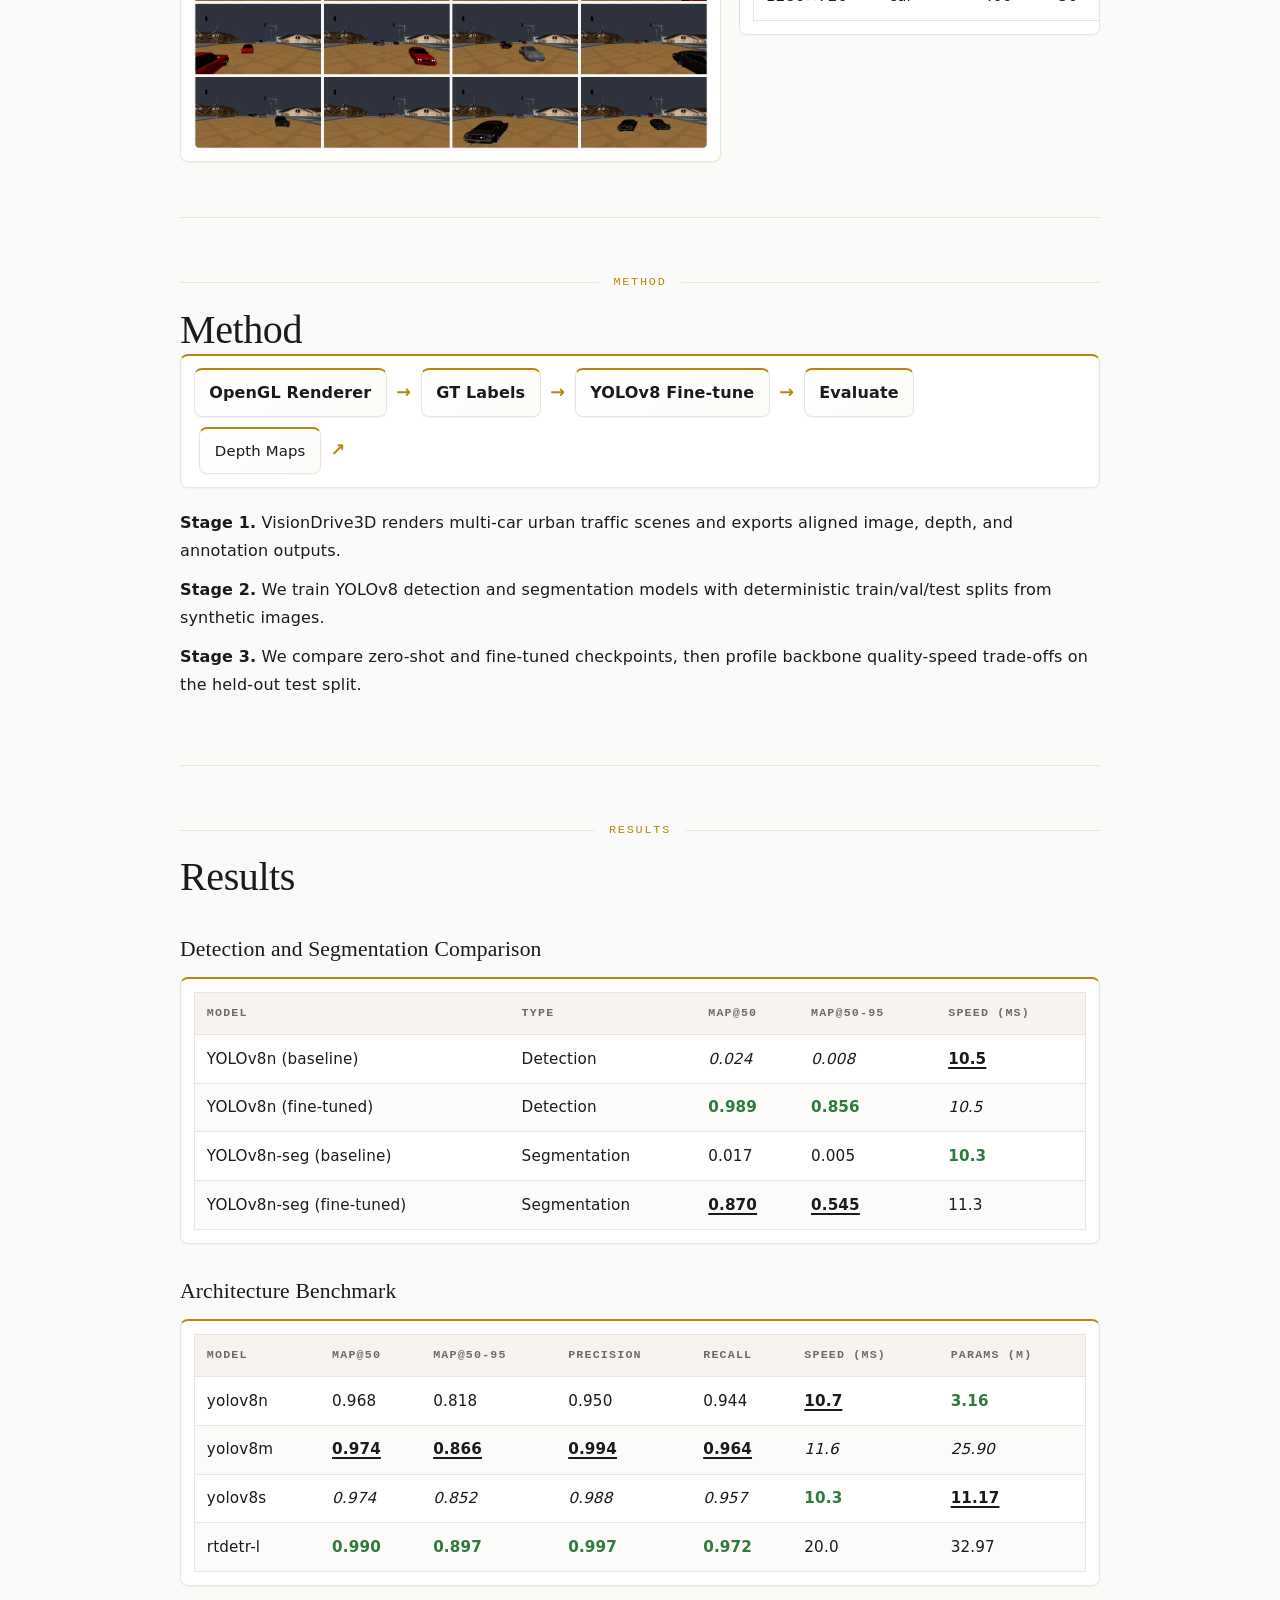
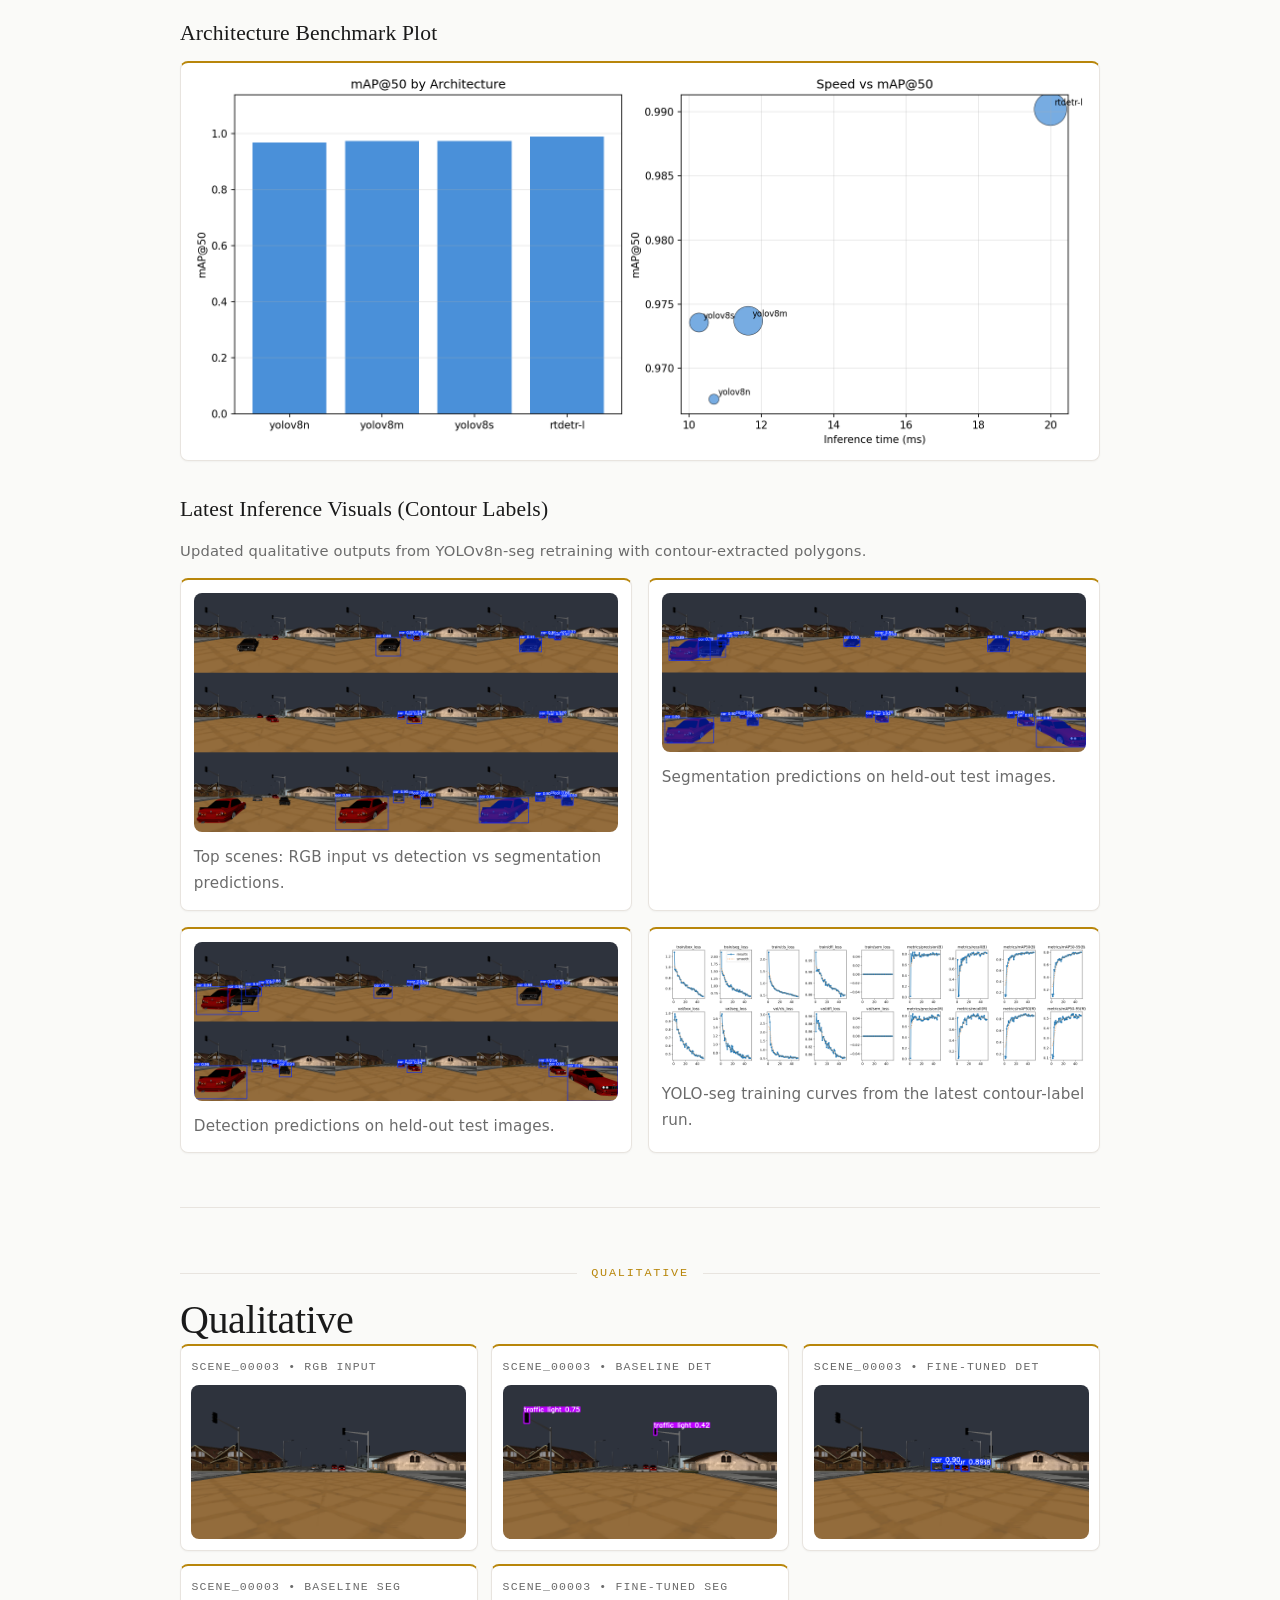
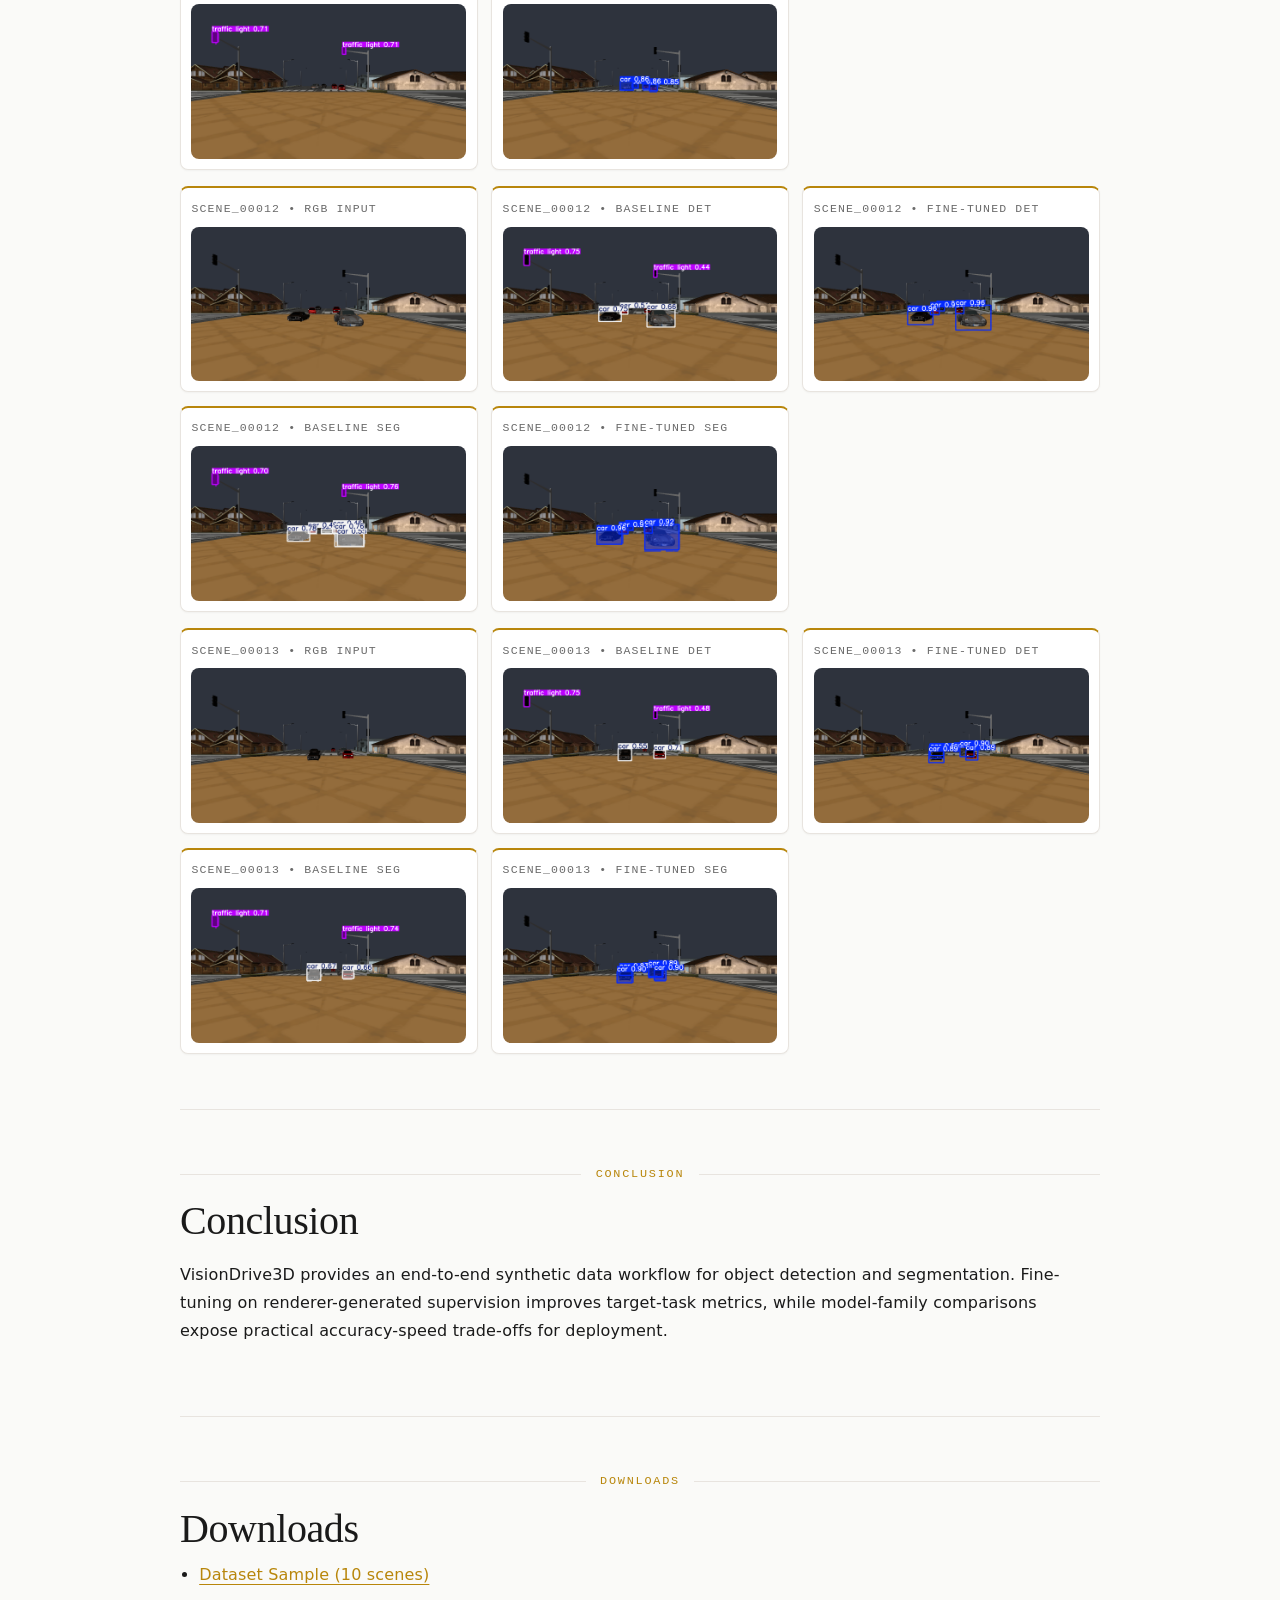
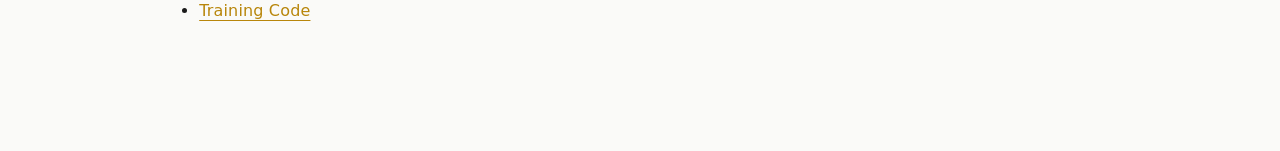
==== commit 2465665e: "update landing page" ====
--- a/project_page/index.html
+++ b/project_page/index.html
@@ -128,7 +128,7 @@
           </table>
         </div>
 
-        <h3>Backbone Comparison</h3>
+        <h3>Architecture Benchmark</h3>
         <div class="table-wrap panel">
           <table class="table" id="backbone-table">
             <thead>
@@ -146,11 +146,11 @@
           </table>
         </div>
 
-        <h3>Backbone Plot</h3>
+        <h3>Architecture Benchmark Plot</h3>
         <figure class="panel">
           <img
             src="assets/plots/backbone_comparison.png"
-            alt="Backbone comparison chart"
+            alt="Architecture benchmark chart"
             loading="lazy"
           />
         </figure>
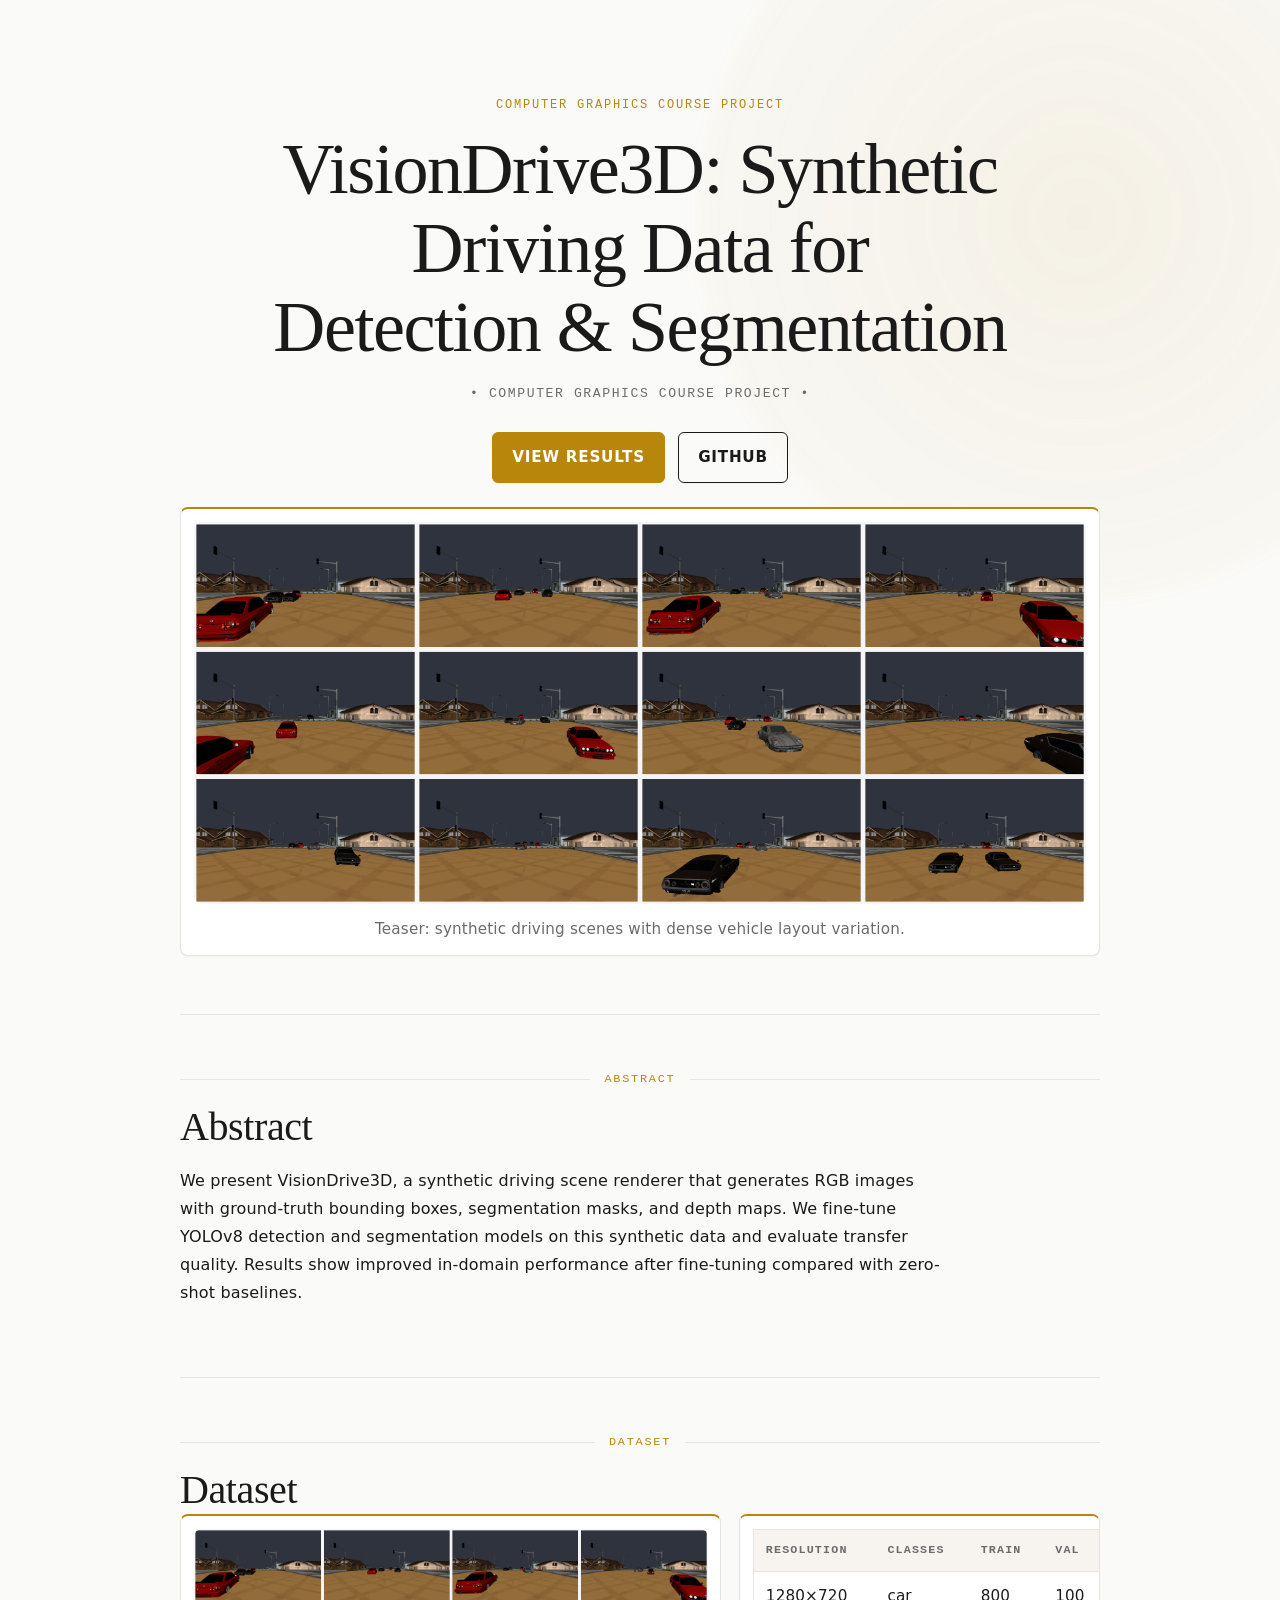
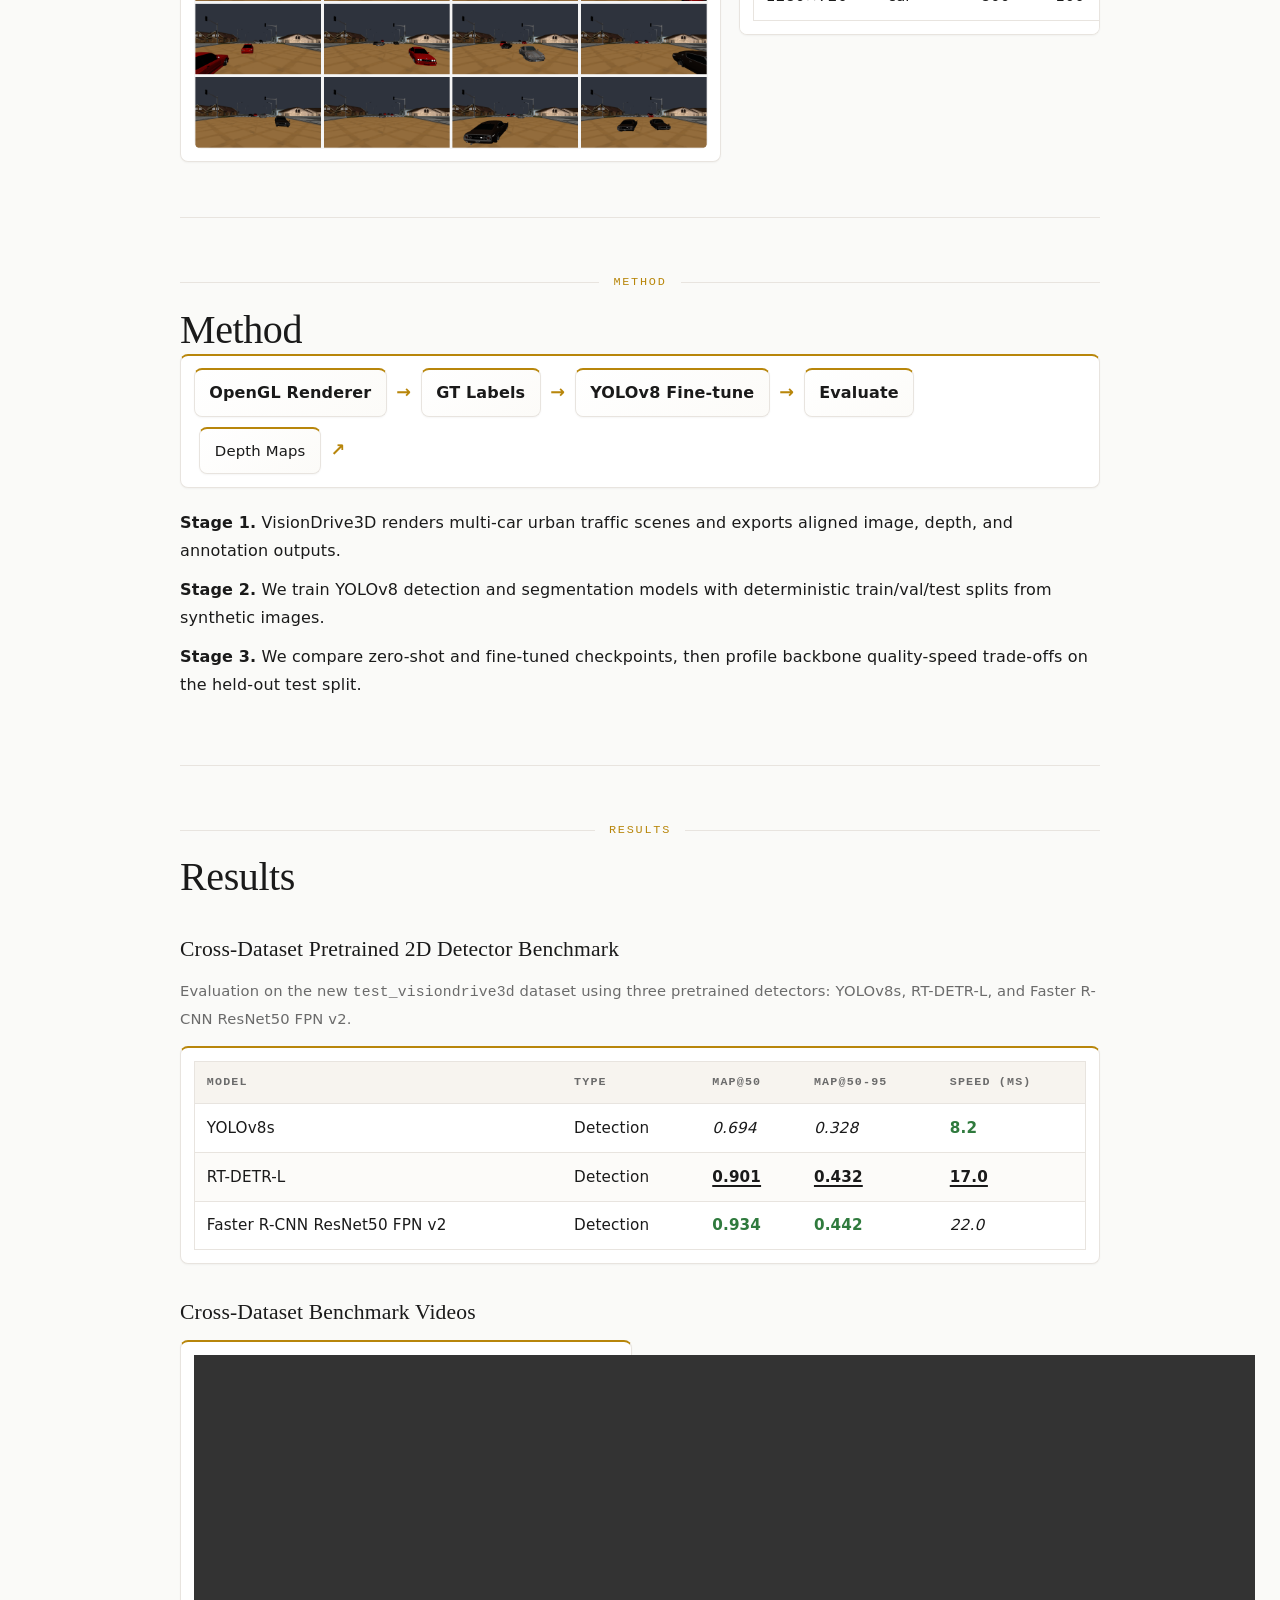
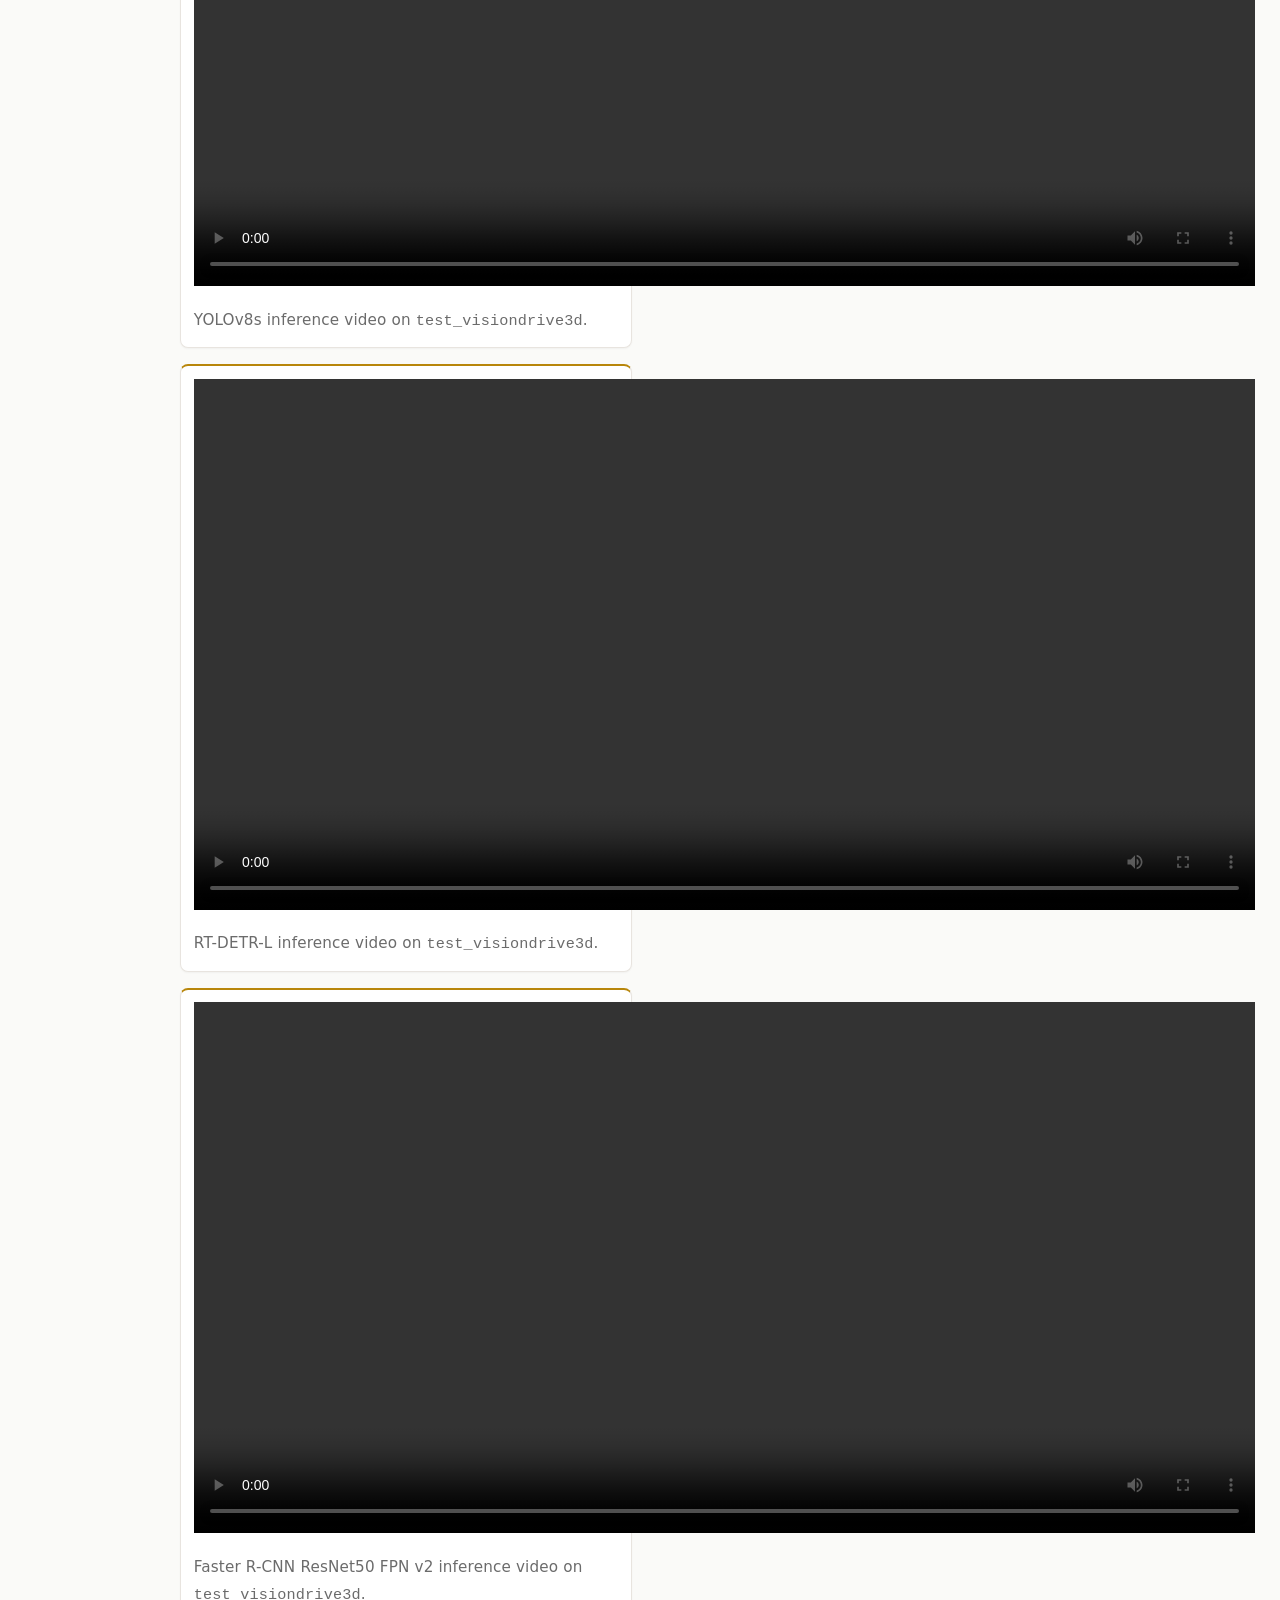
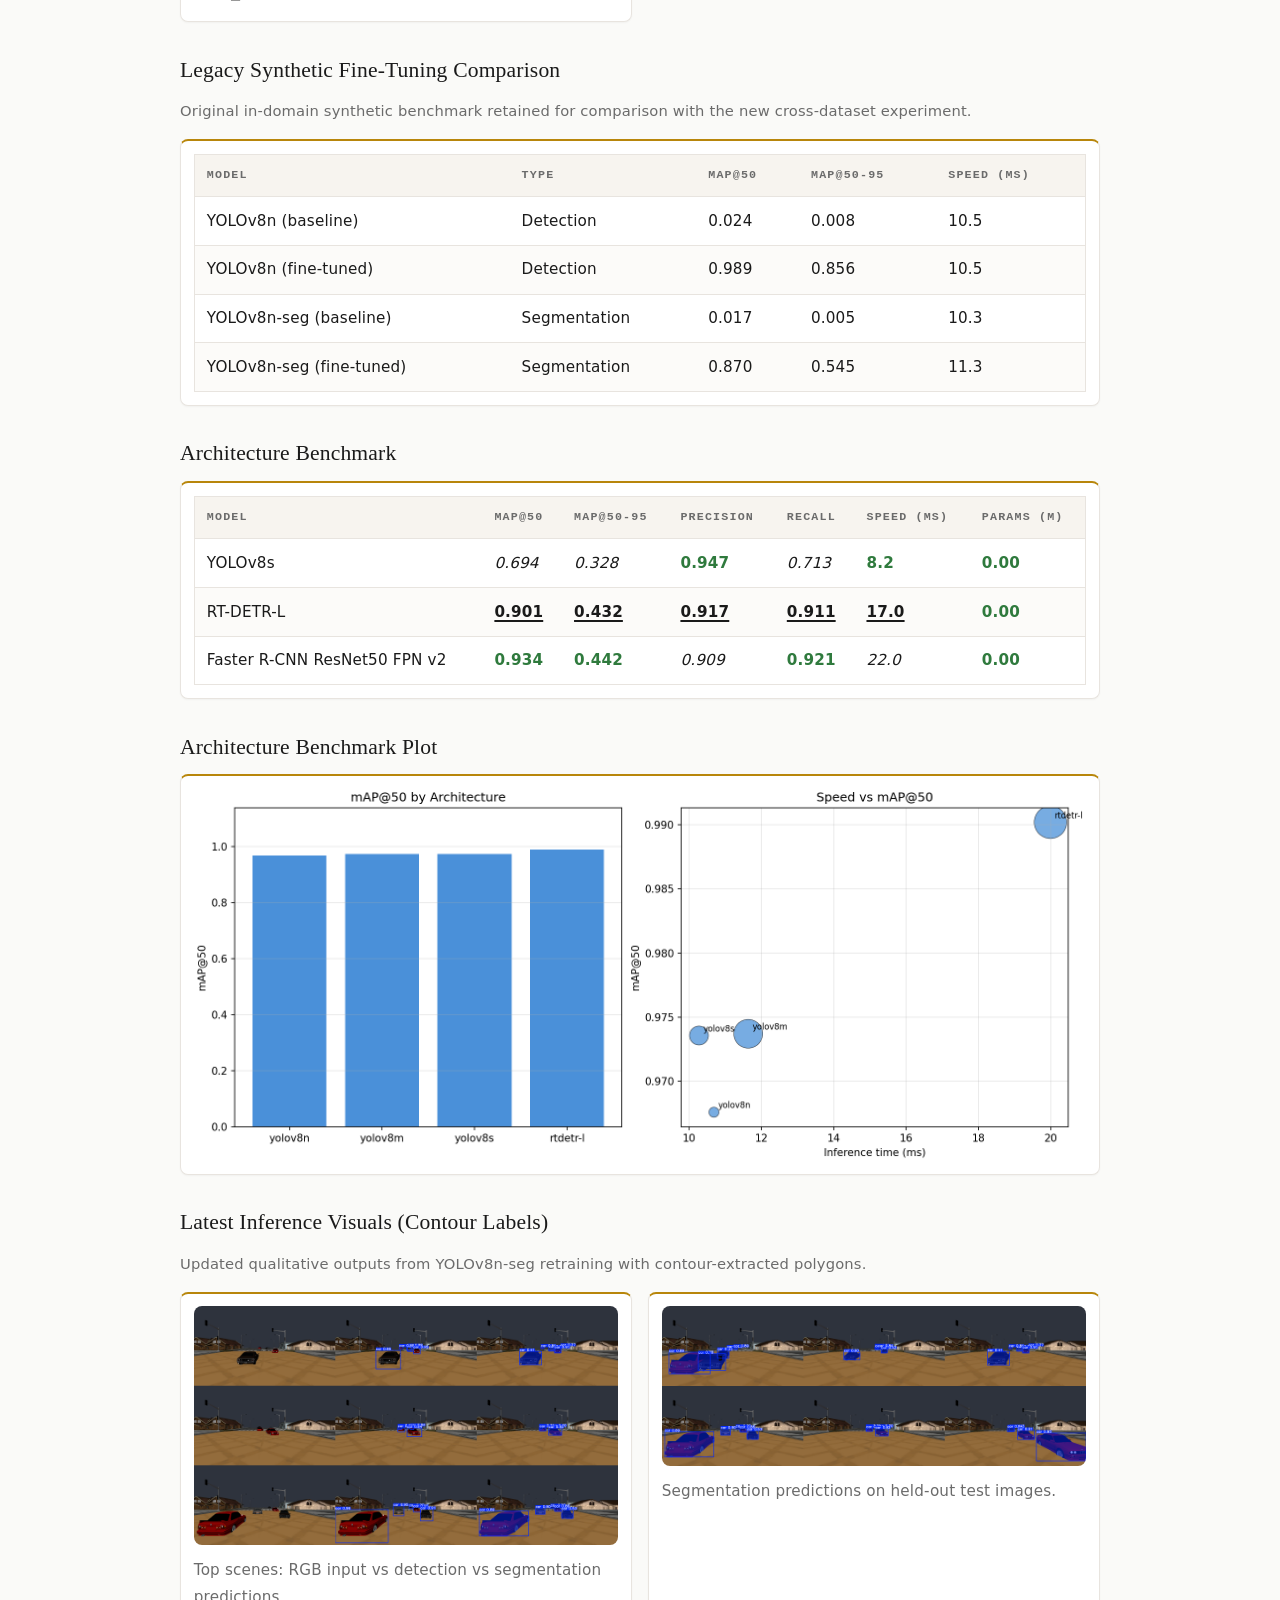
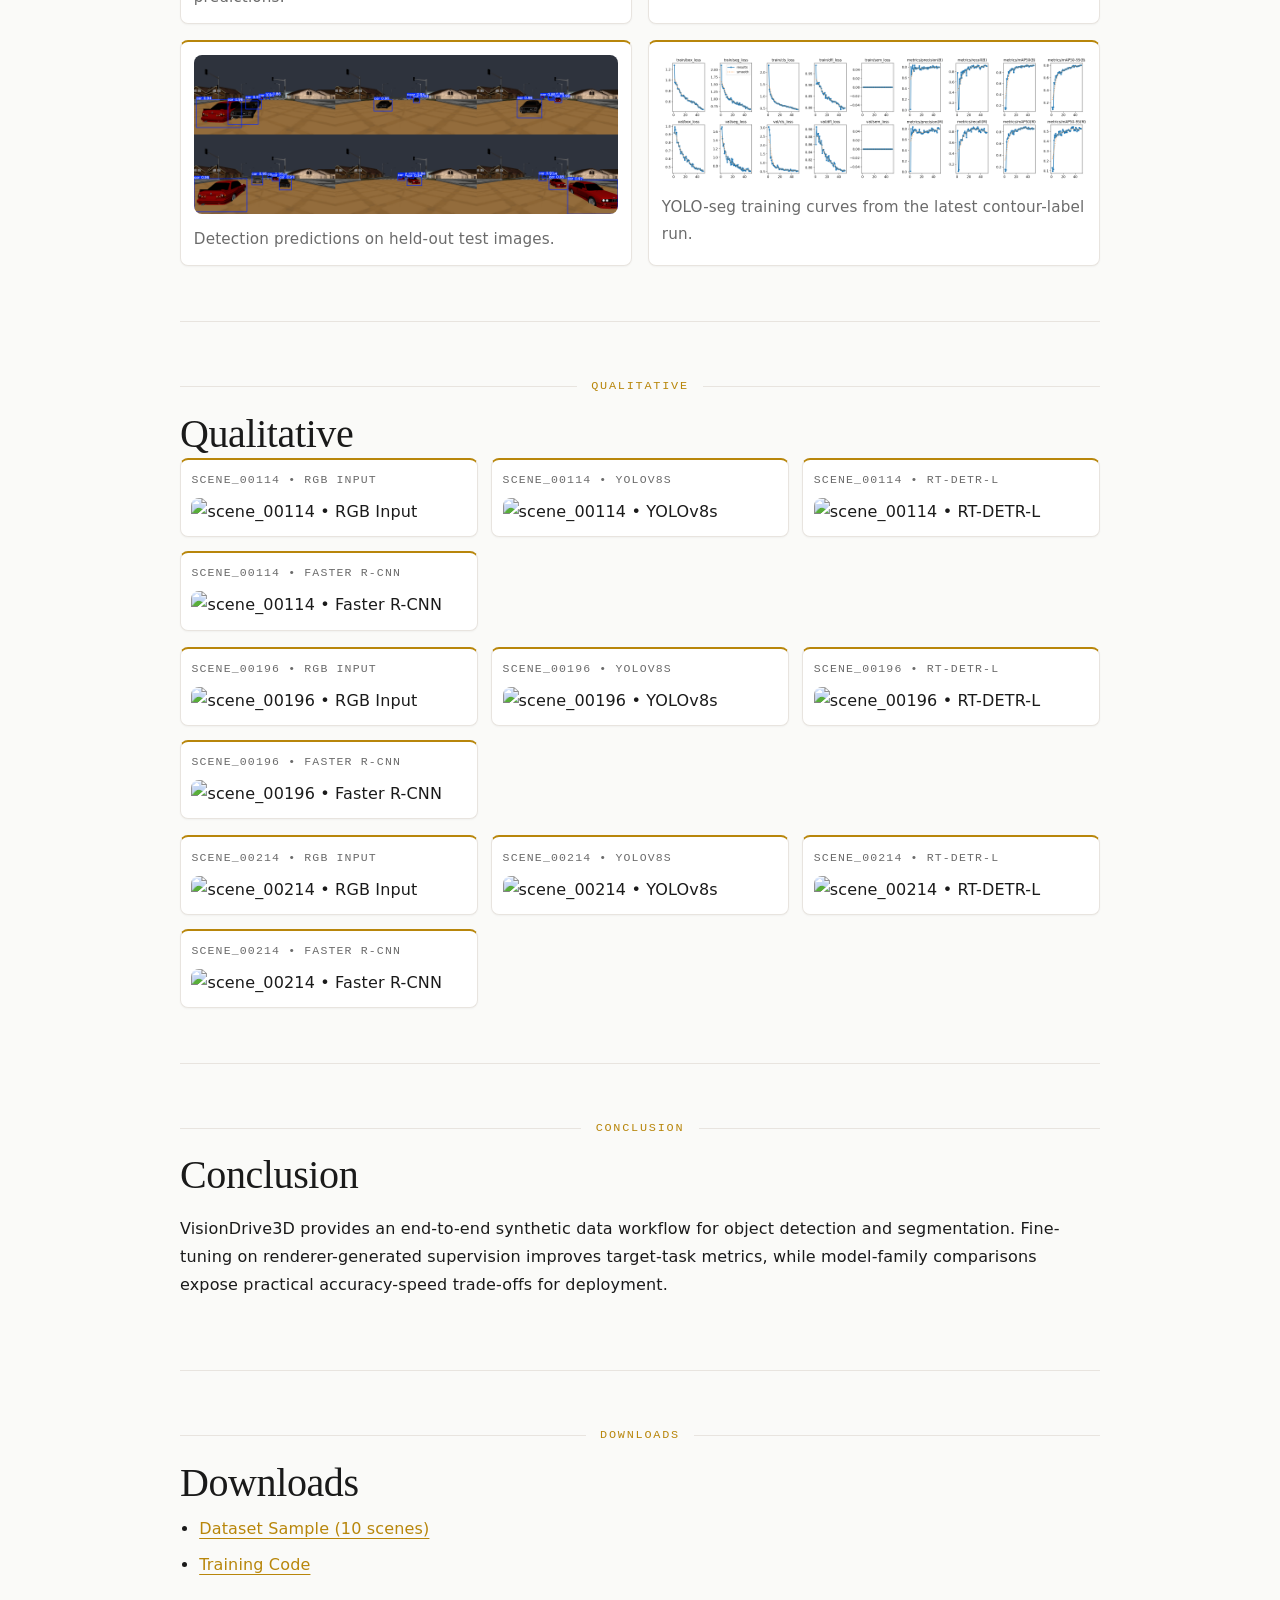
==== commit 495417fb: "update zeroshot" ====
--- a/project_page/index.html
+++ b/project_page/index.html
@@ -112,7 +112,11 @@
         <div class="section-label"><span></span><p>Results</p><span></span></div>
         <h2>Results</h2>
 
-        <h3>Detection and Segmentation Comparison</h3>
+        <h3>Cross-Dataset Pretrained 2D Detector Benchmark</h3>
+        <p class="notice">
+          Evaluation on the new <code>test_visiondrive3d</code> dataset using three pretrained detectors:
+          YOLOv8s, RT-DETR-L, and Faster R-CNN ResNet50 FPN v2.
+        </p>
         <div class="table-wrap panel">
           <table class="table" id="results-table">
             <thead>
@@ -125,6 +129,78 @@
               </tr>
             </thead>
             <tbody id="results-body"></tbody>
+          </table>
+        </div>
+
+        <h3>Cross-Dataset Benchmark Videos</h3>
+        <div class="latest-grid">
+          <figure class="panel">
+            <video controls preload="metadata" style="width: 250%;">
+              <source src="../test_visiondrive3d/ai_results/yolov8s_test.mp4" type="video/mp4" />
+            </video>
+            <figcaption>YOLOv8s inference video on <code>test_visiondrive3d</code>.</figcaption>
+          </figure>
+          <br>
+          <figure class="panel">
+            <video controls preload="metadata" style="width: 250%;">
+              <source src="../test_visiondrive3d/ai_results/rtdetr_test.mp4" type="video/mp4" />
+            </video>
+            <figcaption>RT-DETR-L inference video on <code>test_visiondrive3d</code>.</figcaption>
+          </figure>
+          <br>
+          <figure class="panel">
+            <video controls preload="metadata" style="width: 250%;">
+              <source src="../test_visiondrive3d/ai_results/fasterrcnn_test.mp4" type="video/mp4" />
+            </video>
+            <figcaption>Faster R-CNN ResNet50 FPN v2 inference video on <code>test_visiondrive3d</code>.</figcaption>
+          </figure>
+        </div>
+
+        <h3>Legacy Synthetic Fine-Tuning Comparison</h3>
+        <p class="notice">
+          Original in-domain synthetic benchmark retained for comparison with the new cross-dataset experiment.
+        </p>
+        <div class="table-wrap panel">
+          <table class="table">
+            <thead>
+              <tr>
+                <th>Model</th>
+                <th>Type</th>
+                <th>mAP@50</th>
+                <th>mAP@50-95</th>
+                <th>Speed (ms)</th>
+              </tr>
+            </thead>
+            <tbody>
+              <tr>
+                <td>YOLOv8n (baseline)</td>
+                <td>Detection</td>
+                <td>0.024</td>
+                <td>0.008</td>
+                <td>10.5</td>
+              </tr>
+              <tr>
+                <td>YOLOv8n (fine-tuned)</td>
+                <td>Detection</td>
+                <td>0.989</td>
+                <td>0.856</td>
+                <td>10.5</td>
+              </tr>
+              <tr>
+                <td>YOLOv8n-seg (baseline)</td>
+                <td>Segmentation</td>
+                <td>0.017</td>
+                <td>0.005</td>
+                <td>10.3</td>
+              </tr>
+              <tr>
+                <td>YOLOv8n-seg (fine-tuned)</td>
+                <td>Segmentation</td>
+                <td>0.870</td>
+                <td>0.545</td>
+                <td>11.3</td>
+              </tr>
+            </tbody>
           </table>
         </div>
 
